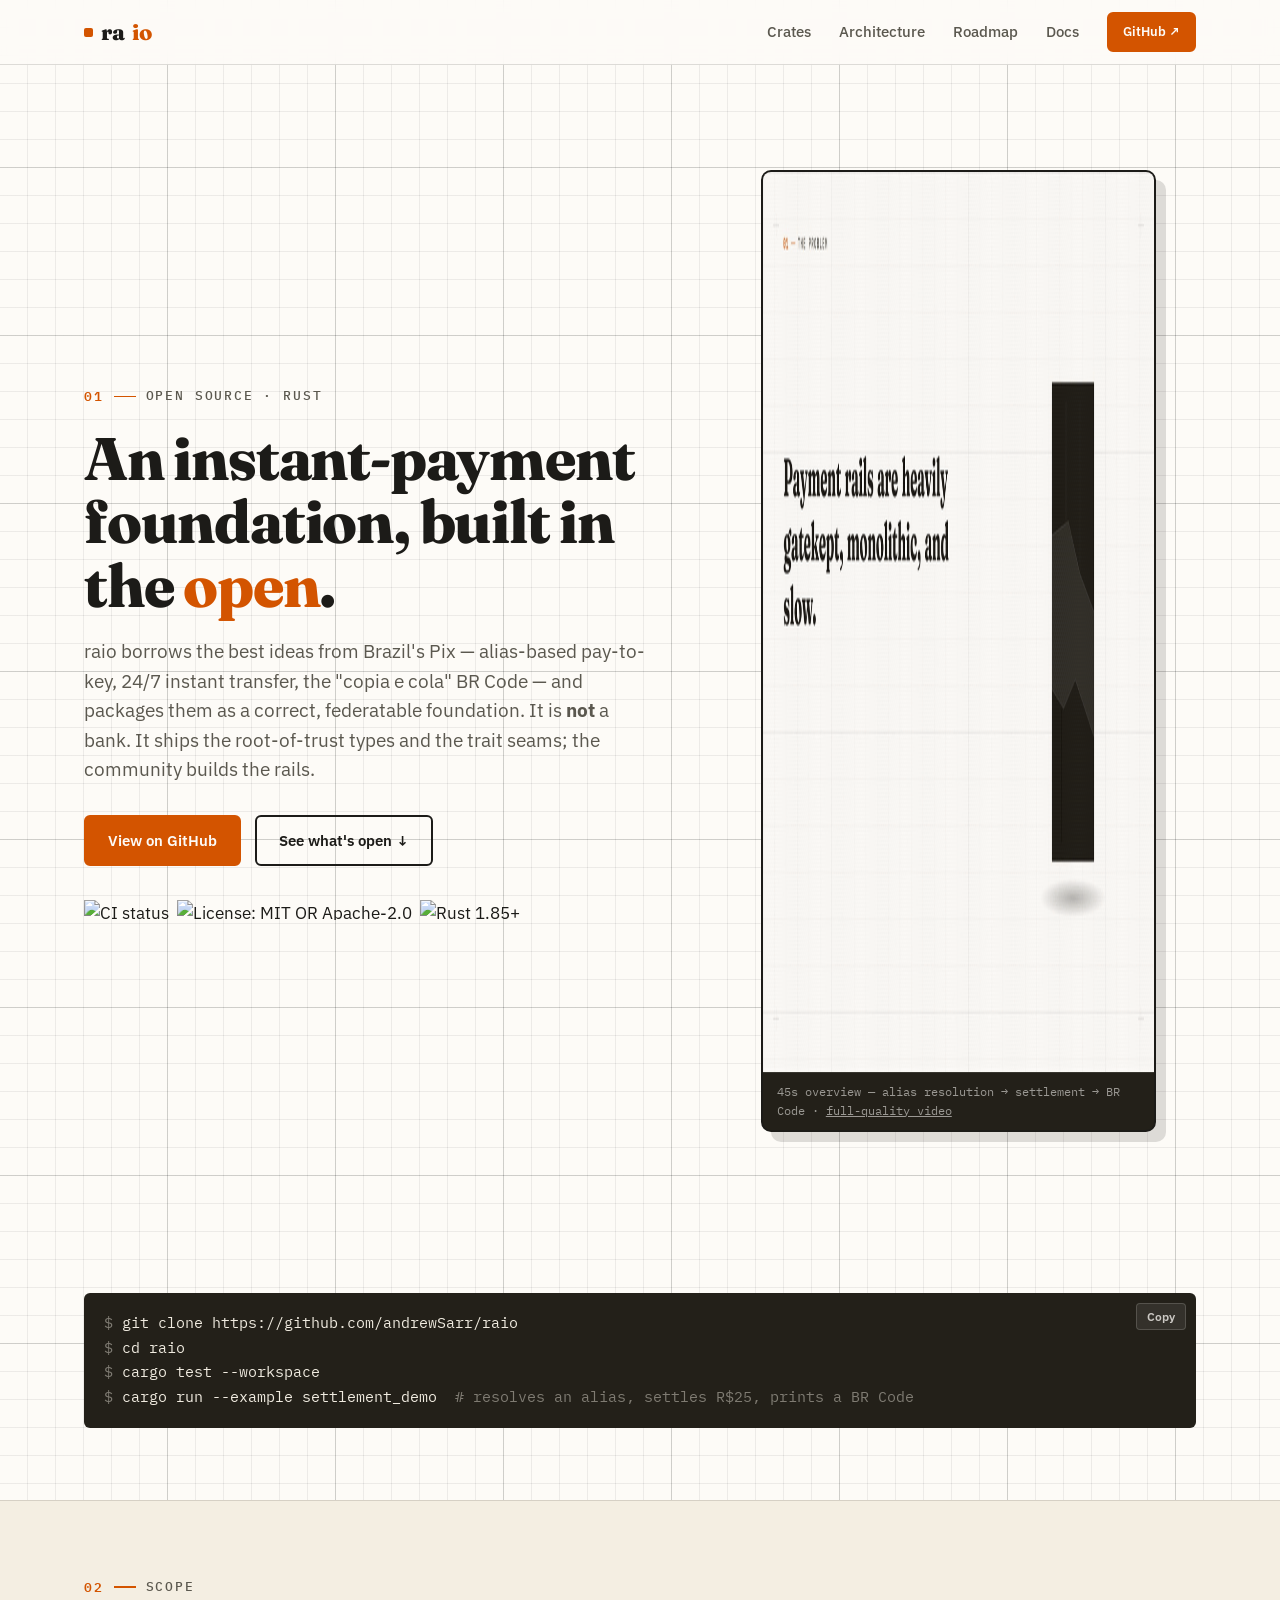
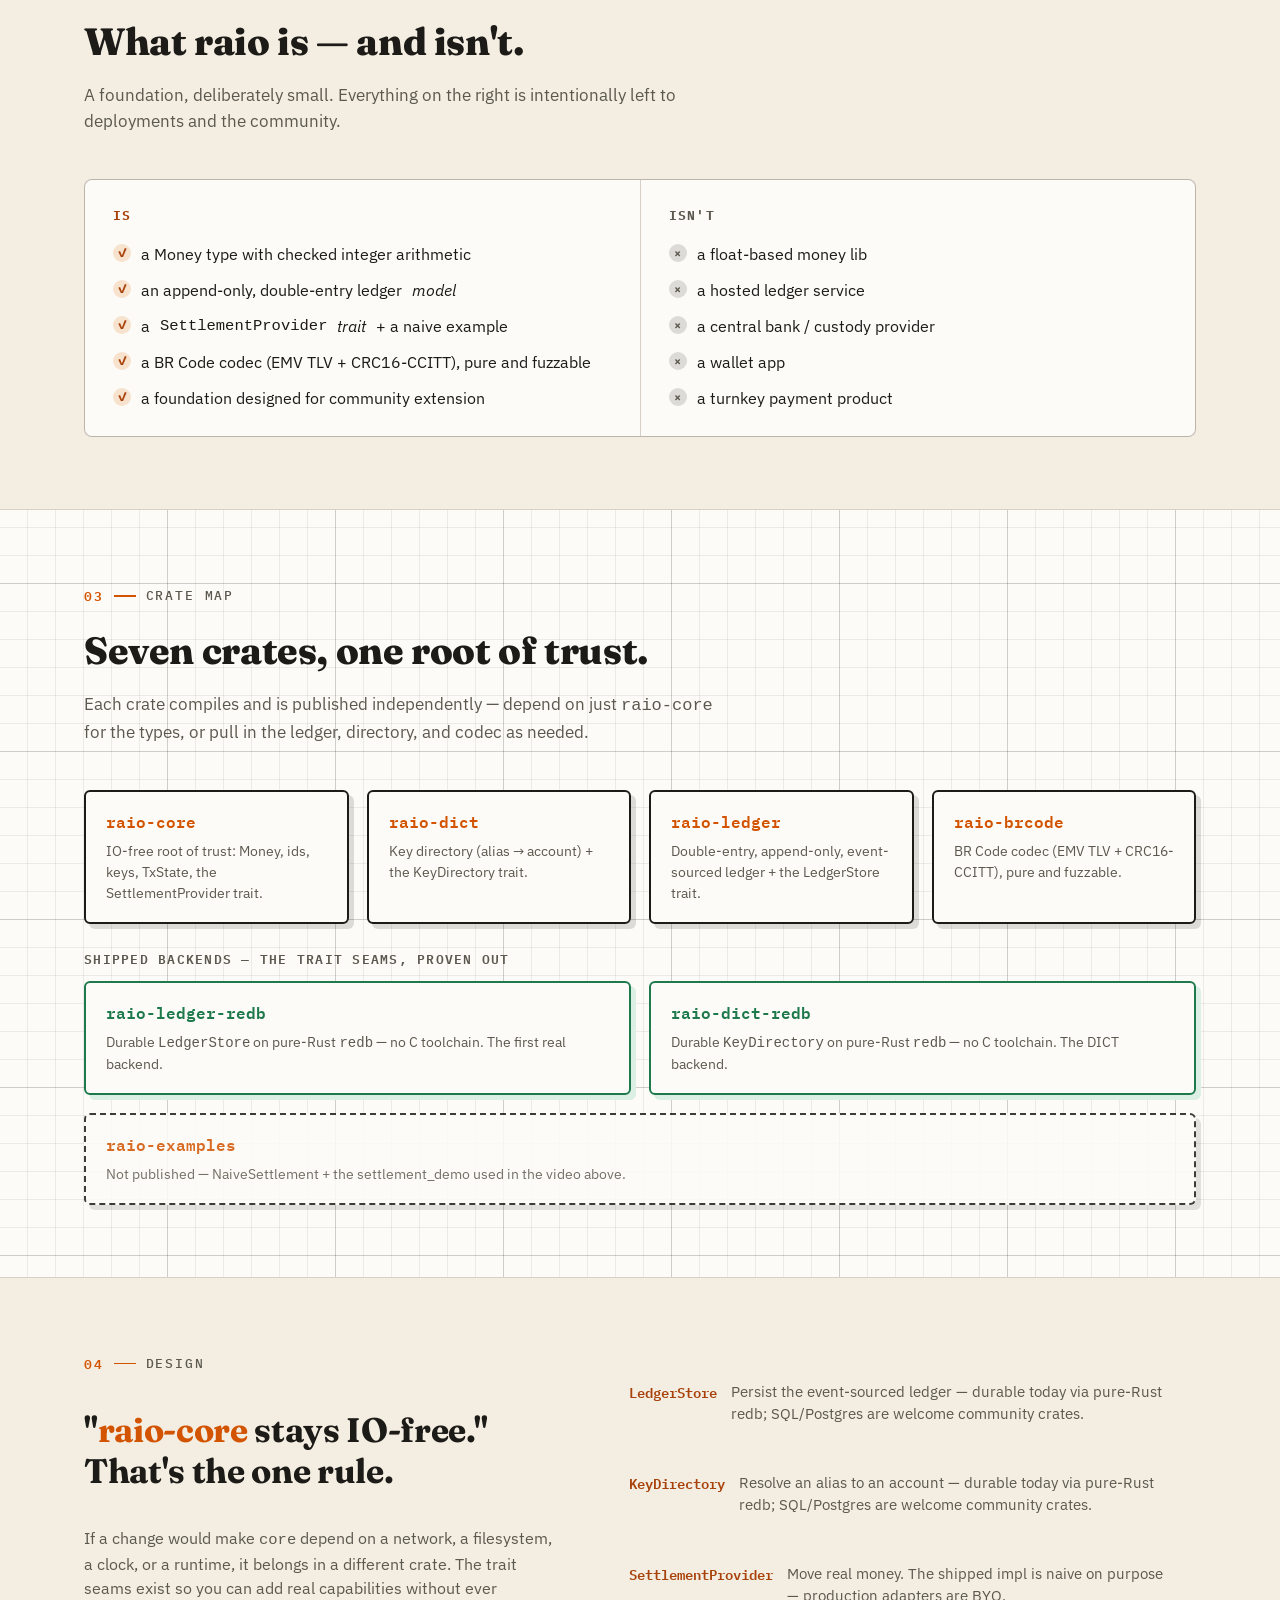
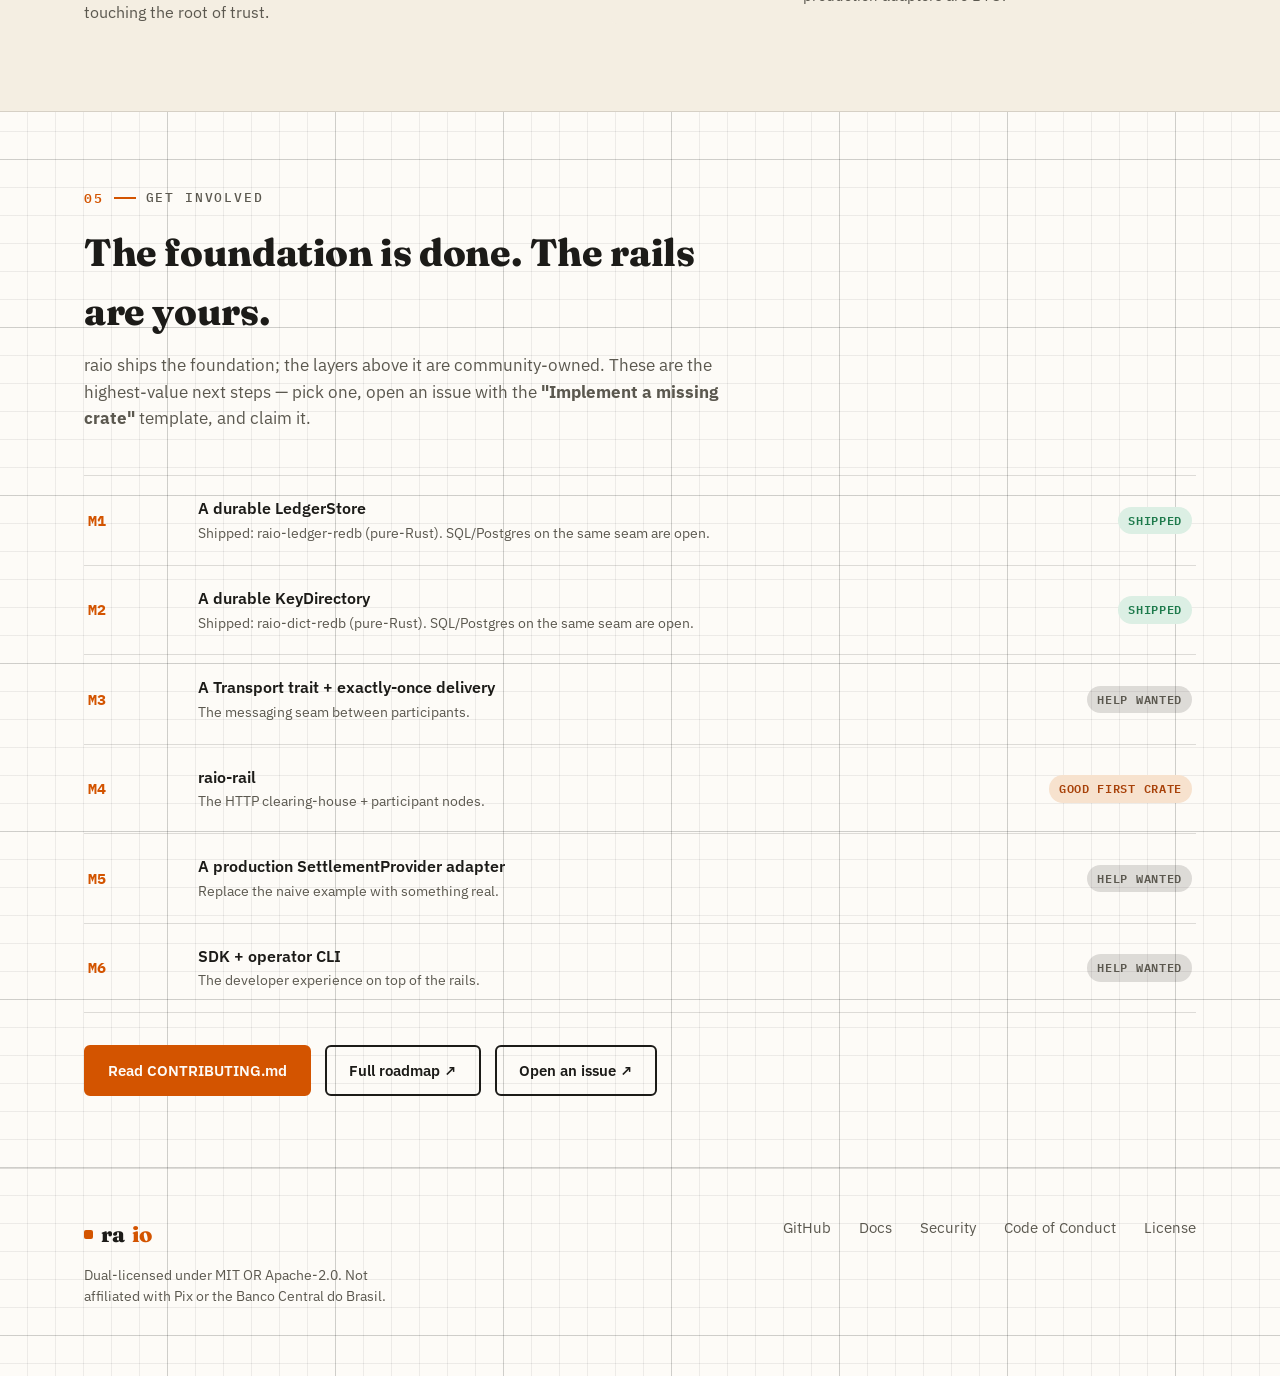
==== index.html @ 4667f8be "feat: raio landing page" ====
<!doctype html>
<html lang="en">
<head>
<meta charset="utf-8">
<meta name="viewport" content="width=device-width, initial-scale=1">
<title>raio — a Pix-inspired instant-payment foundation in Rust</title>
<meta name="description" content="raio is an open-source, IO-free instant-payment foundation in Rust: alias-based pay-to-key resolution, an event-sourced double-entry ledger, and an EMV BR Code codec — the root-of-trust layer for you to build on. Not a bank.">
<link rel="canonical" href="https://andrewsarr.github.io/raio-landing/">

<!-- Open Graph / Twitter card -->
<meta property="og:type" content="website">
<meta property="og:site_name" content="raio">
<meta property="og:title" content="raio — a Pix-inspired instant-payment foundation in Rust">
<meta property="og:description" content="IO-free root of trust, an event-sourced double-entry ledger, and an EMV BR Code codec, packaged as standalone crates. Not a bank — the foundation for you to build on.">
<meta property="og:image" content="https://andrewsarr.github.io/raio-landing/assets/img/og-image.jpg">
<meta property="og:image:width" content="1200">
<meta property="og:image:height" content="630">
<meta property="og:url" content="https://andrewsarr.github.io/raio-landing/">
<meta name="twitter:card" content="summary_large_image">
<meta name="twitter:title" content="raio — a Pix-inspired instant-payment foundation in Rust">
<meta name="twitter:description" content="IO-free root of trust, an event-sourced double-entry ledger, and an EMV BR Code codec, packaged as standalone crates.">
<meta name="twitter:image" content="https://andrewsarr.github.io/raio-landing/assets/img/og-image.jpg">

<link rel="icon" type="image/svg+xml" href="assets/img/favicon.svg">
<link rel="preconnect" href="https://fonts.googleapis.com">
<link rel="preconnect" href="https://fonts.gstatic.com" crossorigin>
<link href="https://fonts.googleapis.com/css2?family=Fraunces:opsz,wght@9..144,500;9..144,700;9..144,800&family=IBM+Plex+Mono:wght@400;500;600&family=IBM+Plex+Sans:wght@400;500;600;700&display=swap" rel="stylesheet">
<link rel="stylesheet" href="assets/css/style.css">
</head>
<body>

<nav class="nav">
  <div class="wrap">
    <a href="#" class="brand"><span class="dot"></span>ra<span class="io">io</span></a>
    <button class="nav-toggle" aria-label="Toggle navigation" aria-expanded="false"><span></span></button>
    <div class="nav-links">
      <a href="#crates">Crates</a>
      <a href="#architecture">Architecture</a>
      <a href="#roadmap">Roadmap</a>
      <a href="https://github.com/andrewSarr/raio/tree/main/docs/src" target="_blank" rel="noopener">Docs</a>
      <a class="btn btn-primary btn-sm" href="https://github.com/andrewSarr/raio" target="_blank" rel="noopener">GitHub &nearr;</a>
    </div>
  </div>
</nav>

<header class="hero">
  <div class="wrap hero-grid">
    <div>
      <span class="eyebrow"><span class="n">01</span><span class="rule"></span>Open source &middot; Rust</span>
      <h1>An instant-payment foundation, built in the <span class="accent">open</span>.</h1>
      <p class="lead">
        raio borrows the best ideas from Brazil's Pix — alias-based pay-to-key,
        24/7 instant transfer, the "copia e cola" BR Code — and packages them as
        a correct, federatable foundation. It is <strong>not</strong> a bank.
        It ships the root-of-trust types and the trait seams; the community
        builds the rails.
      </p>
      <div class="hero-ctas">
        <a class="btn btn-primary" href="https://github.com/andrewSarr/raio" target="_blank" rel="noopener">View on GitHub</a>
        <a class="btn btn-ghost" href="#roadmap">See what's open &darr;</a>
      </div>
      <div class="badges">
        <img src="https://github.com/andrewSarr/raio/actions/workflows/ci.yml/badge.svg" alt="CI status" loading="lazy">
        <img src="https://img.shields.io/badge/license-MIT%20OR%20Apache--2.0-blue.svg" alt="License: MIT OR Apache-2.0" loading="lazy">
        <img src="https://img.shields.io/badge/rust-1.85%2B-orange.svg" alt="Rust 1.85+" loading="lazy">
      </div>
    </div>

    <figure class="hero-visual reveal">
      <img src="assets/img/raio-promo.gif" width="1600" height="900" alt="raio resolving an email alias to a bank, settling a double-entry balance, and emitting a BR Code — end to end, from a single cargo run" loading="eager">
      <figcaption>45s overview &mdash; alias resolution &rarr; settlement &rarr; BR Code &middot; <a href="assets/img/raio-promo.mp4" style="color:inherit">full-quality video</a></figcaption>
    </figure>
  </div>
</header>

<section class="quickstart">
  <div class="wrap">
    <div class="codebox" id="quickstart-code">
      <button class="copy-btn" data-copy="#quickstart-code">Copy</button>
      <div><span class="muted">$</span> git clone https://github.com/andrewSarr/raio</div>
      <div><span class="muted">$</span> cd raio</div>
      <div><span class="muted">$</span> cargo test --workspace</div>
      <div><span class="muted">$</span> cargo run --example settlement_demo <span class="muted">&nbsp;# resolves an alias, settles R$25, prints a BR Code</span></div>
    </div>
  </div>
</section>

<section id="compare" class="alt">
  <div class="wrap">
    <div class="section-head reveal">
      <span class="eyebrow"><span class="n">02</span><span class="rule"></span>Scope</span>
      <h2>What raio is — and isn't.</h2>
      <p>A foundation, deliberately small. Everything on the right is intentionally
      left to deployments and the community.</p>
    </div>
    <div class="compare reveal">
      <div class="is">
        <h3>Is</h3>
        <ul>
          <li><span class="mark">&check;</span>a Money type with checked integer arithmetic</li>
          <li><span class="mark">&check;</span>an append-only, double-entry ledger <em>model</em></li>
          <li><span class="mark">&check;</span>a <code>SettlementProvider</code> <em>trait</em> + a naive example</li>
          <li><span class="mark">&check;</span>a BR Code codec (EMV TLV + CRC16-CCITT), pure and fuzzable</li>
          <li><span class="mark">&check;</span>a foundation designed for community extension</li>
        </ul>
      </div>
      <div class="isnt">
        <h3>Isn't</h3>
        <ul>
          <li><span class="mark">&times;</span>a float-based money lib</li>
          <li><span class="mark">&times;</span>a hosted ledger service</li>
          <li><span class="mark">&times;</span>a central bank / custody provider</li>
          <li><span class="mark">&times;</span>a wallet app</li>
          <li><span class="mark">&times;</span>a turnkey payment product</li>
        </ul>
      </div>
    </div>
  </div>
</section>

<section id="crates">
  <div class="wrap">
    <div class="section-head reveal">
      <span class="eyebrow"><span class="n">03</span><span class="rule"></span>Crate map</span>
      <h2>Seven crates, one root of trust.</h2>
      <p>Each crate compiles and is published independently — depend on just
      <code>raio-core</code> for the types, or pull in the ledger, directory,
      and codec as needed.</p>
    </div>
    <div class="crate-diagram reveal">
      <div class="crate-grid">
        <div class="crate-card">
          <div class="name">raio-core</div>
          <div class="desc">IO-free root of trust: Money, ids, keys, TxState, the SettlementProvider trait.</div>
        </div>
        <div class="crate-card">
          <div class="name">raio-dict</div>
          <div class="desc">Key directory (alias &rarr; account) + the KeyDirectory trait.</div>
        </div>
        <div class="crate-card">
          <div class="name">raio-ledger</div>
          <div class="desc">Double-entry, append-only, event-sourced ledger + the LedgerStore trait.</div>
        </div>
        <div class="crate-card">
          <div class="name">raio-brcode</div>
          <div class="desc">BR Code codec (EMV TLV + CRC16-CCITT), pure and fuzzable.</div>
        </div>
      </div>

      <div class="crate-subhead">Shipped backends &mdash; the trait seams, proven out</div>
      <div class="crate-grid" style="grid-template-columns: repeat(2, 1fr);">
        <div class="crate-card shipped">
          <div class="name">raio-ledger-redb</div>
          <div class="desc">Durable <code>LedgerStore</code> on pure-Rust <code>redb</code> &mdash; no C toolchain. The first real backend.</div>
        </div>
        <div class="crate-card shipped">
          <div class="name">raio-dict-redb</div>
          <div class="desc">Durable <code>KeyDirectory</code> on pure-Rust <code>redb</code> &mdash; no C toolchain. The DICT backend.</div>
        </div>
      </div>

      <div class="crate-grid" style="grid-template-columns: 1fr; margin-top: 18px;">
        <div class="crate-card examples">
          <div class="name">raio-examples</div>
          <div class="desc">Not published &mdash; NaiveSettlement + the settlement_demo used in the video above.</div>
        </div>
      </div>
    </div>
  </div>
</section>

<section id="architecture" class="alt">
  <div class="wrap rule-block">
    <div class="reveal">
      <span class="eyebrow"><span class="n">04</span><span class="rule"></span>Design</span>
      <p class="rule-quote">"<span class="rust">raio-core</span> stays IO-free." That's the one rule.</p>
      <p style="color: var(--ink-sub); font-size: 15.5px; margin-top: 16px;">
        If a change would make <code>core</code> depend on a network, a filesystem,
        a clock, or a runtime, it belongs in a different crate. The trait seams
        exist so you can add real capabilities without ever touching the root
        of trust.
      </p>
    </div>
    <div class="rule-seams reveal">
      <div class="seam">
        <code>LedgerStore</code>
        <p>Persist the event-sourced ledger — durable today via pure-Rust redb; SQL/Postgres are welcome community crates.</p>
      </div>
      <div class="seam">
        <code>KeyDirectory</code>
        <p>Resolve an alias to an account &mdash; durable today via pure-Rust redb; SQL/Postgres are welcome community crates.</p>
      </div>
      <div class="seam">
        <code>SettlementProvider</code>
        <p>Move real money. The shipped impl is naive on purpose — production adapters are BYO.</p>
      </div>
    </div>
  </div>
</section>

<section id="roadmap">
  <div class="wrap">
    <div class="section-head reveal">
      <span class="eyebrow"><span class="n">05</span><span class="rule"></span>Get involved</span>
      <h2>The foundation is done. The rails are yours.</h2>
      <p>raio ships the foundation; the layers above it are community-owned.
      These are the highest-value next steps — pick one, open an issue with the
      <strong>"Implement a missing crate"</strong> template, and claim it.</p>
    </div>

    <div class="roadmap-list reveal">
      <div class="roadmap-item">
        <span class="milestone">M1</span>
        <div>
          <div class="title">A durable LedgerStore</div>
          <div class="sub">Shipped: raio-ledger-redb (pure-Rust). SQL/Postgres on the same seam are open.</div>
        </div>
        <span class="pill shipped">Shipped</span>
      </div>
      <div class="roadmap-item">
        <span class="milestone">M2</span>
        <div>
          <div class="title">A durable KeyDirectory</div>
          <div class="sub">Shipped: raio-dict-redb (pure-Rust). SQL/Postgres on the same seam are open.</div>
        </div>
        <span class="pill shipped">Shipped</span>
      </div>
      <div class="roadmap-item">
        <span class="milestone">M3</span>
        <div>
          <div class="title">A Transport trait + exactly-once delivery</div>
          <div class="sub">The messaging seam between participants.</div>
        </div>
        <span class="pill wanted">Help wanted</span>
      </div>
      <div class="roadmap-item">
        <span class="milestone">M4</span>
        <div>
          <div class="title">raio-rail</div>
          <div class="sub">The HTTP clearing-house + participant nodes.</div>
        </div>
        <span class="pill good-first">Good first crate</span>
      </div>
      <div class="roadmap-item">
        <span class="milestone">M5</span>
        <div>
          <div class="title">A production SettlementProvider adapter</div>
          <div class="sub">Replace the naive example with something real.</div>
        </div>
        <span class="pill wanted">Help wanted</span>
      </div>
      <div class="roadmap-item">
        <span class="milestone">M6</span>
        <div>
          <div class="title">SDK + operator CLI</div>
          <div class="sub">The developer experience on top of the rails.</div>
        </div>
        <span class="pill wanted">Help wanted</span>
      </div>
    </div>

    <div class="roadmap-cta reveal">
      <a class="btn btn-primary" href="https://github.com/andrewSarr/raio/blob/main/CONTRIBUTING.md" target="_blank" rel="noopener">Read CONTRIBUTING.md</a>
      <a class="btn btn-ghost" href="https://github.com/andrewSarr/raio/blob/main/docs/src/roadmap.md" target="_blank" rel="noopener">Full roadmap &nearr;</a>
      <a class="btn btn-ghost" href="https://github.com/andrewSarr/raio/issues/new/choose" target="_blank" rel="noopener">Open an issue &nearr;</a>
    </div>
  </div>
</section>

<footer>
  <div class="wrap footer-grid">
    <div>
      <a href="#" class="brand"><span class="dot"></span>ra<span class="io">io</span></a>
      <p class="footer-note">
        Dual-licensed under MIT OR Apache-2.0. Not affiliated with Pix or the
        Banco Central do Brasil.
      </p>
    </div>
    <nav class="footer-links">
      <a href="https://github.com/andrewSarr/raio" target="_blank" rel="noopener">GitHub</a>
      <a href="https://github.com/andrewSarr/raio/tree/main/docs/src" target="_blank" rel="noopener">Docs</a>
      <a href="https://github.com/andrewSarr/raio/blob/main/SECURITY.md" target="_blank" rel="noopener">Security</a>
      <a href="https://github.com/andrewSarr/raio/blob/main/CODE_OF_CONDUCT.md" target="_blank" rel="noopener">Code of Conduct</a>
      <a href="https://github.com/andrewSarr/raio/blob/main/LICENSE-MIT" target="_blank" rel="noopener">License</a>
    </nav>
  </div>
</footer>

<script src="assets/js/main.js"></script>
</body>
</html>
---- assets/css/style.css ----
/* raio landing page — same visual system as the project's demo video:
   muted cream/blueprint canvas, bold editorial serif, rust-orange accent,
   monospace for anything technical. Plain CSS, no build step. */

:root {
  --cream: #fdfbf7;
  --cream-panel: #f4eee2;
  --ink: #1c1b18;
  --ink-sub: #5b584f;
  --grid: rgba(28, 27, 24, 0.07);
  --grid-strong: rgba(28, 27, 24, 0.14);
  --rust: #d35400;
  --rust-deep: #a8420a;
  --rust-tint: #f7e2ce;
  --charcoal: #232019;
  --success: #1e7a4c;
  --success-tint: #dcefe4;

  --serif: "Fraunces", ui-serif, Georgia, serif;
  --mono: "IBM Plex Mono", ui-monospace, "SF Mono", Consolas, monospace;
  --sans: "IBM Plex Sans", ui-sans-serif, system-ui, -apple-system, sans-serif;

  --maxw: 1160px;
  --radius: 6px;
}

* {
  box-sizing: border-box;
}

html {
  scroll-behavior: smooth;
}

body {
  margin: 0;
  background: var(--cream);
  color: var(--ink);
  font-family: var(--sans);
  font-size: 17px;
  line-height: 1.55;
  -webkit-font-smoothing: antialiased;
}

/* blueprint grid canvas, same recipe as the video background */
body {
  background-image:
    linear-gradient(var(--grid) 1px, transparent 1px),
    linear-gradient(90deg, var(--grid) 1px, transparent 1px),
    linear-gradient(var(--grid-strong) 1px, transparent 1px),
    linear-gradient(90deg, var(--grid-strong) 1px, transparent 1px);
  background-size:
    28px 28px,
    28px 28px,
    168px 168px,
    168px 168px;
  background-position: -1px -1px;
}

img {
  max-width: 100%;
  display: block;
}

a {
  color: inherit;
}

.wrap {
  max-width: var(--maxw);
  margin: 0 auto;
  padding: 0 24px;
}

.eyebrow {
  display: inline-flex;
  align-items: center;
  gap: 10px;
  font-family: var(--mono);
  font-size: 13px;
  font-weight: 500;
  letter-spacing: 0.14em;
  text-transform: uppercase;
  color: var(--ink-sub);
}

.eyebrow .n {
  color: var(--rust);
  font-weight: 600;
}

.eyebrow .rule {
  width: 22px;
  height: 1.5px;
  background: var(--rust);
  display: inline-block;
}

/* ---------- nav ---------- */

.nav {
  position: sticky;
  top: 0;
  z-index: 50;
  background: rgba(253, 251, 247, 0.86);
  backdrop-filter: blur(8px);
  border-bottom: 1px solid var(--grid-strong);
}

.nav .wrap {
  display: flex;
  align-items: center;
  justify-content: space-between;
  height: 64px;
}

.brand {
  display: flex;
  align-items: center;
  gap: 8px;
  font-family: var(--serif);
  font-weight: 800;
  font-size: 22px;
  letter-spacing: -0.02em;
  text-decoration: none;
  color: var(--ink);
}

.brand .dot {
  width: 9px;
  height: 9px;
  background: var(--rust);
  border-radius: 2px;
}

.brand .io {
  color: var(--rust);
}

.nav-links {
  display: flex;
  align-items: center;
  gap: 28px;
  font-size: 15px;
  font-weight: 500;
}

.nav-links a:not(.btn) {
  text-decoration: none;
  color: var(--ink-sub);
  transition: color 0.15s ease;
}

.nav-links a:not(.btn):hover {
  color: var(--ink);
}

.nav-toggle {
  display: none;
  background: none;
  border: none;
  cursor: pointer;
  padding: 8px;
}

.nav-toggle span,
.nav-toggle span::before,
.nav-toggle span::after {
  content: "";
  display: block;
  width: 22px;
  height: 2px;
  background: var(--ink);
  position: relative;
  transition: transform 0.2s ease;
}

.nav-toggle span::before {
  position: absolute;
  top: -7px;
}

.nav-toggle span::after {
  position: absolute;
  top: 7px;
}

/* ---------- buttons ---------- */

.btn {
  display: inline-flex;
  align-items: center;
  gap: 8px;
  padding: 12px 22px;
  border-radius: var(--radius);
  font-family: var(--sans);
  font-weight: 600;
  font-size: 15px;
  text-decoration: none;
  border: 2px solid var(--ink);
  cursor: pointer;
  transition:
    transform 0.12s ease,
    background 0.15s ease;
}

.btn:hover {
  transform: translateY(-1px);
}

.btn-primary {
  background: var(--rust);
  border-color: var(--rust);
  color: var(--cream);
}

.btn-primary:hover {
  background: var(--rust-deep);
  border-color: var(--rust-deep);
}

.btn-ghost {
  background: transparent;
  color: var(--ink);
}

.btn-ghost:hover {
  background: var(--cream-panel);
}

.btn-sm {
  padding: 8px 14px;
  font-size: 13px;
}

/* ---------- hero ---------- */

.hero {
  padding: 88px 0 64px;
}

.hero-grid {
  display: grid;
  grid-template-columns: 1.1fr 0.9fr;
  gap: 56px;
  align-items: center;
}

.hero h1 {
  font-family: var(--serif);
  font-weight: 800;
  font-size: clamp(38px, 5vw, 60px);
  line-height: 1.06;
  letter-spacing: -0.02em;
  margin: 18px 0 20px;
}

.hero h1 .accent {
  color: var(--rust);
}

.hero p.lead {
  font-size: 19px;
  color: var(--ink-sub);
  max-width: 52ch;
  margin: 0 0 30px;
}

.hero-ctas {
  display: flex;
  gap: 14px;
  flex-wrap: wrap;
  margin-bottom: 34px;
}

.badges {
  display: flex;
  gap: 8px;
  flex-wrap: wrap;
}

.badges img {
  height: 20px;
}

.hero-visual {
  border: 2px solid var(--ink);
  border-radius: 10px;
  overflow: hidden;
  box-shadow: 10px 10px 0 var(--grid-strong);
  background: var(--charcoal);
}

.hero-visual img {
  width: 100%;
  display: block;
}

.hero-visual figcaption {
  font-family: var(--mono);
  font-size: 12px;
  color: rgba(253, 251, 247, 0.55);
  padding: 10px 14px;
  border-top: 1px solid rgba(253, 251, 247, 0.1);
}

/* ---------- quickstart ---------- */

.quickstart {
  margin-top: 8px;
}

.codebox {
  position: relative;
  background: var(--charcoal);
  border-radius: var(--radius);
  padding: 18px 20px;
  font-family: var(--mono);
  font-size: 14.5px;
  color: #f0ebe0;
  line-height: 1.7;
  overflow-x: auto;
}

.codebox .muted {
  color: rgba(240, 235, 224, 0.45);
}

.codebox .rust-hl {
  color: #f0a868;
}

.copy-btn {
  position: absolute;
  top: 10px;
  right: 10px;
  background: rgba(253, 251, 247, 0.08);
  border: 1px solid rgba(253, 251, 247, 0.16);
  color: rgba(253, 251, 247, 0.75);
  font-family: var(--sans);
  font-size: 12px;
  font-weight: 600;
  padding: 5px 10px;
  border-radius: 4px;
  cursor: pointer;
}

.copy-btn:hover {
  background: rgba(253, 251, 247, 0.14);
}

/* ---------- sections ---------- */

section {
  padding: 72px 0;
}

section.alt {
  background: var(--cream-panel);
  border-top: 1px solid var(--grid-strong);
  border-bottom: 1px solid var(--grid-strong);
}

.section-head {
  max-width: 640px;
  margin-bottom: 44px;
}

.section-head h2 {
  font-family: var(--serif);
  font-weight: 800;
  font-size: clamp(28px, 3.4vw, 38px);
  letter-spacing: -0.01em;
  margin: 14px 0 10px;
}

.section-head p {
  color: var(--ink-sub);
  font-size: 17px;
  margin: 0;
}

/* ---------- is/isn't table ---------- */

.compare {
  display: grid;
  grid-template-columns: 1fr 1fr;
  gap: 1px;
  background: var(--grid-strong);
  border: 1px solid var(--grid-strong);
  border-radius: 8px;
  overflow: hidden;
}

.compare > div {
  background: var(--cream);
  padding: 26px 28px;
}

.compare h3 {
  font-family: var(--mono);
  font-size: 13px;
  letter-spacing: 0.1em;
  text-transform: uppercase;
  margin: 0 0 16px;
}

.compare .is h3 {
  color: var(--rust-deep);
}

.compare .isnt h3 {
  color: var(--ink-sub);
}

.compare ul {
  list-style: none;
  margin: 0;
  padding: 0;
  display: flex;
  flex-direction: column;
  gap: 12px;
}

.compare li {
  display: flex;
  gap: 10px;
  font-size: 15.5px;
  align-items: flex-start;
}

.compare .mark {
  flex: 0 0 auto;
  width: 18px;
  height: 18px;
  border-radius: 50%;
  display: flex;
  align-items: center;
  justify-content: center;
  font-size: 12px;
  font-weight: 800;
  margin-top: 2px;
}

.compare .is .mark {
  background: var(--rust-tint);
  color: var(--rust-deep);
}

.compare .isnt .mark {
  background: var(--grid-strong);
  color: var(--ink-sub);
}

/* ---------- crate diagram ---------- */

.crate-diagram {
  position: relative;
}

.crate-core {
  width: 100%;
  max-width: 560px;
  margin: 0 auto 8px;
  display: block;
}

.crate-grid {
  display: grid;
  grid-template-columns: repeat(4, 1fr);
  gap: 18px;
  margin-top: 8px;
}

.crate-card {
  background: var(--cream);
  border: 2px solid var(--ink);
  border-radius: 6px;
  padding: 18px 20px;
  box-shadow: 5px 5px 0 var(--grid-strong);
}

.crate-card .name {
  font-family: var(--mono);
  font-weight: 600;
  font-size: 16px;
  color: var(--rust);
  margin-bottom: 6px;
}

.crate-card .desc {
  font-size: 14px;
  color: var(--ink-sub);
  line-height: 1.5;
}

.crate-card.examples {
  border-style: dashed;
  opacity: 0.85;
}

/* ---------- the one rule ---------- */

.rule-block {
  display: grid;
  grid-template-columns: 0.9fr 1.1fr;
  gap: 48px;
  align-items: center;
}

.rule-quote {
  font-family: var(--serif);
  font-weight: 700;
  font-size: clamp(26px, 3vw, 34px);
  line-height: 1.2;
  letter-spacing: -0.01em;
}

.rule-quote .rust {
  color: var(--rust);
}

.rule-seams {
  display: flex;
  flex-direction: column;
  gap: 14px;
}

.seam {
  display: flex;
  gap: 14px;
  align-items: flex-start;
  padding: 16px 18px;
  background: var(--cream-panel);
  border-radius: 6px;
}

.seam code {
  font-family: var(--mono);
  font-weight: 600;
  font-size: 14px;
  color: var(--rust-deep);
  white-space: nowrap;
}

.seam p {
  margin: 0;
  font-size: 14.5px;
  color: var(--ink-sub);
}

/* ---------- roadmap ---------- */

.roadmap-list {
  display: flex;
  flex-direction: column;
  border-top: 1px solid var(--grid-strong);
}

.roadmap-item {
  display: grid;
  grid-template-columns: 90px 1fr auto;
  gap: 20px;
  align-items: center;
  padding: 20px 4px;
  border-bottom: 1px solid var(--grid-strong);
}

.roadmap-item .milestone {
  font-family: var(--mono);
  font-weight: 700;
  font-size: 15px;
  color: var(--rust);
}

.roadmap-item .title {
  font-weight: 600;
  font-size: 16px;
}

.roadmap-item .sub {
  font-size: 14px;
  color: var(--ink-sub);
  margin-top: 2px;
}

.pill {
  font-family: var(--mono);
  font-size: 11.5px;
  font-weight: 600;
  letter-spacing: 0.06em;
  text-transform: uppercase;
  padding: 5px 10px;
  border-radius: 20px;
  white-space: nowrap;
}

.pill.good-first {
  background: var(--rust-tint);
  color: var(--rust-deep);
}

.pill.shipped {
  background: var(--rust-tint);
  color: var(--rust-deep);
}

.pill.wanted {
  background: var(--grid-strong);
  color: var(--ink-sub);
}

.pill.shipped {
  background: var(--success-tint);
  color: var(--success);
}

.crate-card.shipped {
  border-color: var(--success);
  box-shadow: 5px 5px 0 var(--success-tint);
}

.crate-card.shipped .name {
  color: var(--success);
}

.crate-subhead {
  font-family: var(--mono);
  font-size: 12.5px;
  font-weight: 600;
  letter-spacing: 0.1em;
  text-transform: uppercase;
  color: var(--ink-sub);
  margin: 26px 0 12px;
}

.roadmap-cta {
  margin-top: 32px;
  display: flex;
  gap: 14px;
  align-items: center;
  flex-wrap: wrap;
}

/* ---------- footer ---------- */

footer {
  padding: 48px 0 60px;
  border-top: 1px solid var(--grid-strong);
}

.footer-grid {
  display: flex;
  justify-content: space-between;
  align-items: flex-start;
  gap: 32px;
  flex-wrap: wrap;
}

.footer-links {
  display: flex;
  gap: 28px;
  flex-wrap: wrap;
  font-size: 14.5px;
}

.footer-links a {
  text-decoration: none;
  color: var(--ink-sub);
}

.footer-links a:hover {
  color: var(--ink);
}

.footer-note {
  font-size: 13.5px;
  color: var(--ink-sub);
  max-width: 40ch;
}

/* ---------- reveal-on-scroll ---------- */

.reveal {
  opacity: 0;
  translate: 0 16px;
  transition:
    opacity 0.5s ease,
    translate 0.5s ease;
}

.reveal.in {
  opacity: 1;
  translate: 0 0;
}

/* ---------- responsive ---------- */

@media (max-width: 860px) {
  .hero-grid {
    grid-template-columns: 1fr;
  }

  .rule-block {
    grid-template-columns: 1fr;
  }

  .crate-grid {
    grid-template-columns: repeat(2, 1fr);
  }

  .compare {
    grid-template-columns: 1fr;
  }
}

@media (max-width: 640px) {
  .nav-links {
    position: absolute;
    top: 64px;
    left: 0;
    right: 0;
    background: var(--cream);
    border-bottom: 1px solid var(--grid-strong);
    flex-direction: column;
    align-items: flex-start;
    padding: 18px 24px 24px;
    gap: 16px;
    display: none;
  }

  .nav-links.open {
    display: flex;
  }

  .nav-toggle {
    display: block;
  }

  .crate-grid {
    grid-template-columns: 1fr;
  }

  .roadmap-item {
    grid-template-columns: 1fr;
    gap: 6px;
  }

  .roadmap-item .pill {
    justify-self: start;
  }

  section {
    padding: 52px 0;
  }
}

@media (prefers-reduced-motion: reduce) {
  html {
    scroll-behavior: auto;
  }

  .reveal {
    transition: none;
    opacity: 1;
    translate: 0 0;
  }
}
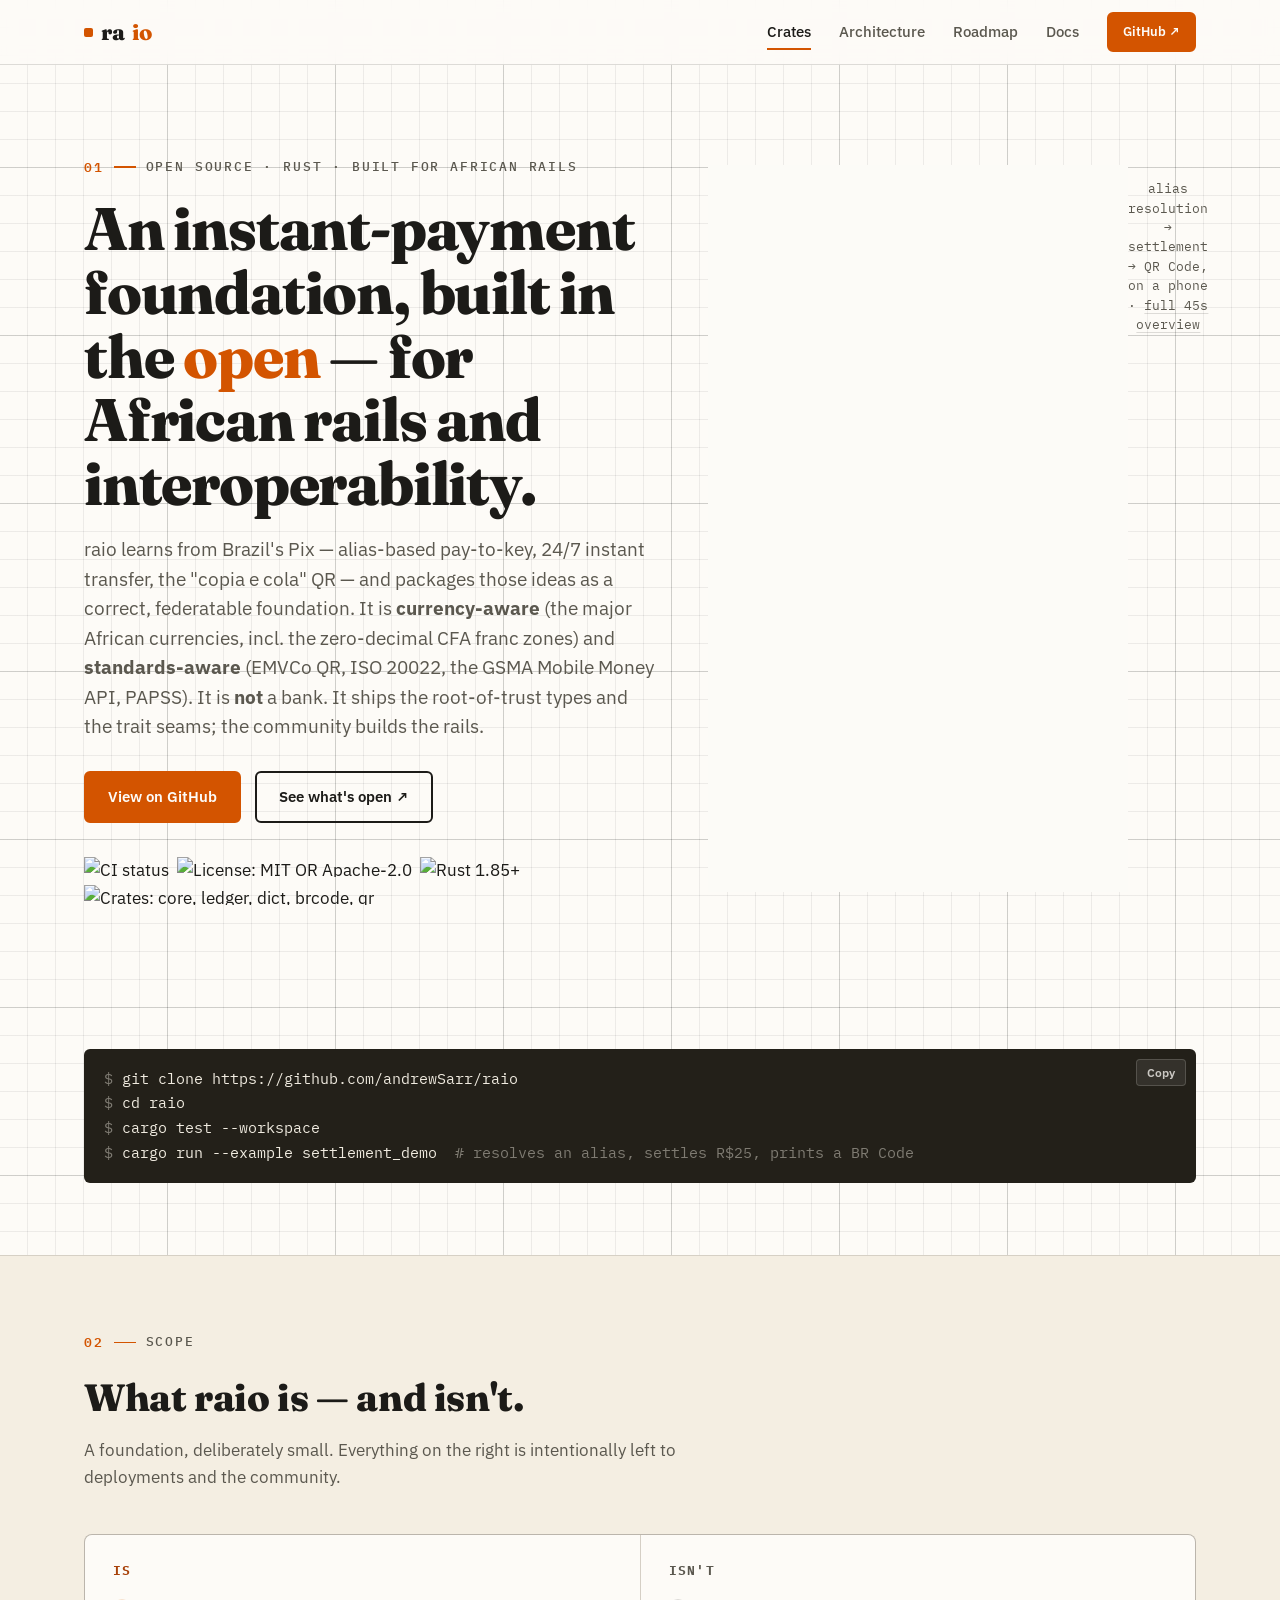
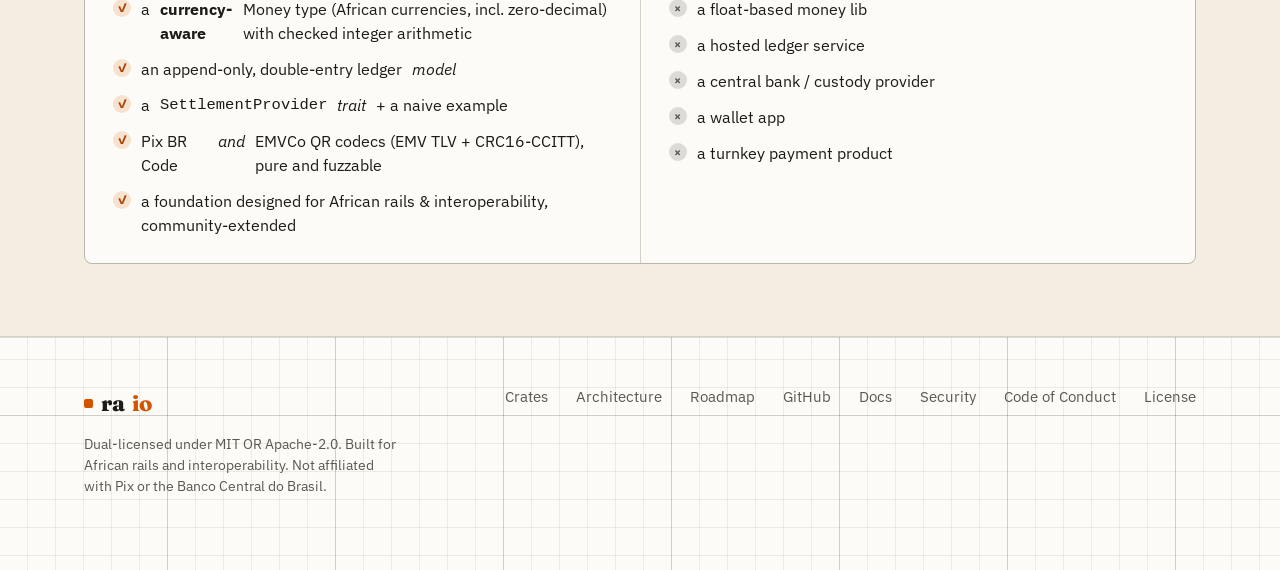
==== commit 7f477e91: "feat: multi-page nav, phone demo hero, responsive right-side nav, refreshed content Navigation is no" ====
--- a/index.html
+++ b/index.html
@@ -3,22 +3,22 @@
 <head>
 <meta charset="utf-8">
 <meta name="viewport" content="width=device-width, initial-scale=1">
-<title>raio — a Pix-inspired instant-payment foundation in Rust</title>
-<meta name="description" content="raio is an open-source, IO-free instant-payment foundation in Rust: alias-based pay-to-key resolution, an event-sourced double-entry ledger, and an EMV BR Code codec — the root-of-trust layer for you to build on. Not a bank.">
+<title>raio — a Pix-inspired instant-payment foundation for African rails</title>
+<meta name="description" content="raio is an open-source, IO-free instant-payment foundation in Rust, built for African rails and interoperability: alias-based pay-to-key resolution, an event-sourced double-entry ledger, and EMVCo/Pix QR codecs — the root-of-trust layer for you to build on. Not a bank.">
 <link rel="canonical" href="https://andrewsarr.github.io/raio-landing/">
 
 <!-- Open Graph / Twitter card -->
 <meta property="og:type" content="website">
 <meta property="og:site_name" content="raio">
-<meta property="og:title" content="raio — a Pix-inspired instant-payment foundation in Rust">
-<meta property="og:description" content="IO-free root of trust, an event-sourced double-entry ledger, and an EMV BR Code codec, packaged as standalone crates. Not a bank — the foundation for you to build on.">
+<meta property="og:title" content="raio — a Pix-inspired instant-payment foundation for African rails">
+<meta property="og:description" content="IO-free root of trust, an event-sourced double-entry ledger, and Pix + EMVCo QR codecs, packaged as standalone crates. Currency-aware and interoperable. Not a bank — the foundation for you to build on.">
 <meta property="og:image" content="https://andrewsarr.github.io/raio-landing/assets/img/og-image.jpg">
 <meta property="og:image:width" content="1200">
 <meta property="og:image:height" content="630">
 <meta property="og:url" content="https://andrewsarr.github.io/raio-landing/">
 <meta name="twitter:card" content="summary_large_image">
-<meta name="twitter:title" content="raio — a Pix-inspired instant-payment foundation in Rust">
-<meta name="twitter:description" content="IO-free root of trust, an event-sourced double-entry ledger, and an EMV BR Code codec, packaged as standalone crates.">
+<meta name="twitter:title" content="raio — a Pix-inspired instant-payment foundation for African rails">
+<meta name="twitter:description" content="IO-free root of trust, an event-sourced double-entry ledger, and Pix + EMVCo QR codecs, packaged as standalone crates. Currency-aware and interoperable.">
 <meta name="twitter:image" content="https://andrewsarr.github.io/raio-landing/assets/img/og-image.jpg">
 
 <link rel="icon" type="image/svg+xml" href="assets/img/favicon.svg">
@@ -31,44 +31,53 @@
 
 <nav class="nav">
   <div class="wrap">
-    <a href="#" class="brand"><span class="dot"></span>ra<span class="io">io</span></a>
-    <button class="nav-toggle" aria-label="Toggle navigation" aria-expanded="false"><span></span></button>
-    <div class="nav-links">
-      <a href="#crates">Crates</a>
-      <a href="#architecture">Architecture</a>
-      <a href="#roadmap">Roadmap</a>
+    <a href="index.html" class="brand"><span class="dot"></span>ra<span class="io">io</span></a>
+    <button class="nav-toggle" aria-label="Toggle navigation" aria-expanded="false" aria-controls="nav-links"><span></span></button>
+    <div class="nav-links" id="nav-links">
+      <a href="crates.html" aria-current="page">Crates</a>
+      <a href="architecture.html">Architecture</a>
+      <a href="roadmap.html">Roadmap</a>
       <a href="https://github.com/andrewSarr/raio/tree/main/docs/src" target="_blank" rel="noopener">Docs</a>
       <a class="btn btn-primary btn-sm" href="https://github.com/andrewSarr/raio" target="_blank" rel="noopener">GitHub &nearr;</a>
     </div>
   </div>
 </nav>
+<div class="nav-backdrop" data-nav-backdrop hidden></div>
 
 <header class="hero">
   <div class="wrap hero-grid">
     <div>
-      <span class="eyebrow"><span class="n">01</span><span class="rule"></span>Open source &middot; Rust</span>
-      <h1>An instant-payment foundation, built in the <span class="accent">open</span>.</h1>
+      <span class="eyebrow"><span class="n">01</span><span class="rule"></span>Open source &middot; Rust &middot; built for African rails</span>
+      <h1>An instant-payment foundation, built in the <span class="accent">open</span> — for African rails and interoperability.</h1>
       <p class="lead">
-        raio borrows the best ideas from Brazil's Pix — alias-based pay-to-key,
-        24/7 instant transfer, the "copia e cola" BR Code — and packages them as
-        a correct, federatable foundation. It is <strong>not</strong> a bank.
-        It ships the root-of-trust types and the trait seams; the community
-        builds the rails.
+        raio learns from Brazil's Pix — alias-based pay-to-key, 24/7 instant
+        transfer, the "copia e cola" QR — and packages those ideas as a correct,
+        federatable foundation. It is <strong>currency-aware</strong> (the major
+        African currencies, incl. the zero-decimal CFA franc zones) and
+        <strong>standards-aware</strong> (EMVCo QR, ISO 20022, the GSMA Mobile
+        Money API, PAPSS). It is <strong>not</strong> a bank. It ships the
+        root-of-trust types and the trait seams; the community builds the rails.
       </p>
       <div class="hero-ctas">
         <a class="btn btn-primary" href="https://github.com/andrewSarr/raio" target="_blank" rel="noopener">View on GitHub</a>
-        <a class="btn btn-ghost" href="#roadmap">See what's open &darr;</a>
+        <a class="btn btn-ghost" href="roadmap.html">See what's open &nearr;</a>
       </div>
       <div class="badges">
         <img src="https://github.com/andrewSarr/raio/actions/workflows/ci.yml/badge.svg" alt="CI status" loading="lazy">
         <img src="https://img.shields.io/badge/license-MIT%20OR%20Apache--2.0-blue.svg" alt="License: MIT OR Apache-2.0" loading="lazy">
         <img src="https://img.shields.io/badge/rust-1.85%2B-orange.svg" alt="Rust 1.85+" loading="lazy">
+        <img src="https://img.shields.io/badge/crates-core%20%7C%20ledger%20%7C%20dict%20%7C%20brcode%20%7C%20qr-9cf" alt="Crates: core, ledger, dict, brcode, qr" loading="lazy">
       </div>
     </div>
 
-    <figure class="hero-visual reveal">
-      <img src="assets/img/raio-promo.gif" width="1600" height="900" alt="raio resolving an email alias to a bank, settling a double-entry balance, and emitting a BR Code — end to end, from a single cargo run" loading="eager">
-      <figcaption>45s overview &mdash; alias resolution &rarr; settlement &rarr; BR Code &middot; <a href="assets/img/raio-promo.mp4" style="color:inherit">full-quality video</a></figcaption>
+    <figure class="hero-phone reveal">
+      <video autoplay muted loop playsinline preload="auto" poster="assets/img/phone-hero.jpg"
+             width="520" height="900"
+             aria-label="raio resolving an email alias, settling a double-entry balance, and emitting a QR Code — on a phone">
+        <source src="assets/img/phone-hero.mp4" type="video/mp4">
+        <img src="assets/img/phone-hero.jpg" width="520" height="900" alt="raio phone demo: alias resolution, settlement, QR Code">
+      </video>
+      <figcaption>alias resolution &rarr; settlement &rarr; QR Code, on a phone &middot; <a href="assets/img/raio-promo.mp4" style="color:inherit">full 45s overview</a></figcaption>
     </figure>
   </div>
 </header>
@@ -97,11 +106,11 @@
       <div class="is">
         <h3>Is</h3>
         <ul>
-          <li><span class="mark">&check;</span>a Money type with checked integer arithmetic</li>
+          <li><span class="mark">&check;</span>a <strong>currency-aware</strong> Money type (African currencies, incl. zero-decimal) with checked integer arithmetic</li>
           <li><span class="mark">&check;</span>an append-only, double-entry ledger <em>model</em></li>
           <li><span class="mark">&check;</span>a <code>SettlementProvider</code> <em>trait</em> + a naive example</li>
-          <li><span class="mark">&check;</span>a BR Code codec (EMV TLV + CRC16-CCITT), pure and fuzzable</li>
-          <li><span class="mark">&check;</span>a foundation designed for community extension</li>
+          <li><span class="mark">&check;</span>Pix BR Code <em>and</em> EMVCo QR codecs (EMV TLV + CRC16-CCITT), pure and fuzzable</li>
+          <li><span class="mark">&check;</span>a foundation designed for African rails &amp; interoperability, community-extended</li>
         </ul>
       </div>
       <div class="isnt">
@@ -118,165 +127,19 @@
   </div>
 </section>
 
-<section id="crates">
-  <div class="wrap">
-    <div class="section-head reveal">
-      <span class="eyebrow"><span class="n">03</span><span class="rule"></span>Crate map</span>
-      <h2>Seven crates, one root of trust.</h2>
-      <p>Each crate compiles and is published independently — depend on just
-      <code>raio-core</code> for the types, or pull in the ledger, directory,
-      and codec as needed.</p>
-    </div>
-    <div class="crate-diagram reveal">
-      <div class="crate-grid">
-        <div class="crate-card">
-          <div class="name">raio-core</div>
-          <div class="desc">IO-free root of trust: Money, ids, keys, TxState, the SettlementProvider trait.</div>
-        </div>
-        <div class="crate-card">
-          <div class="name">raio-dict</div>
-          <div class="desc">Key directory (alias &rarr; account) + the KeyDirectory trait.</div>
-        </div>
-        <div class="crate-card">
-          <div class="name">raio-ledger</div>
-          <div class="desc">Double-entry, append-only, event-sourced ledger + the LedgerStore trait.</div>
-        </div>
-        <div class="crate-card">
-          <div class="name">raio-brcode</div>
-          <div class="desc">BR Code codec (EMV TLV + CRC16-CCITT), pure and fuzzable.</div>
-        </div>
-      </div>
-
-      <div class="crate-subhead">Shipped backends &mdash; the trait seams, proven out</div>
-      <div class="crate-grid" style="grid-template-columns: repeat(2, 1fr);">
-        <div class="crate-card shipped">
-          <div class="name">raio-ledger-redb</div>
-          <div class="desc">Durable <code>LedgerStore</code> on pure-Rust <code>redb</code> &mdash; no C toolchain. The first real backend.</div>
-        </div>
-        <div class="crate-card shipped">
-          <div class="name">raio-dict-redb</div>
-          <div class="desc">Durable <code>KeyDirectory</code> on pure-Rust <code>redb</code> &mdash; no C toolchain. The DICT backend.</div>
-        </div>
-      </div>
-
-      <div class="crate-grid" style="grid-template-columns: 1fr; margin-top: 18px;">
-        <div class="crate-card examples">
-          <div class="name">raio-examples</div>
-          <div class="desc">Not published &mdash; NaiveSettlement + the settlement_demo used in the video above.</div>
-        </div>
-      </div>
-    </div>
-  </div>
-</section>
-
-<section id="architecture" class="alt">
-  <div class="wrap rule-block">
-    <div class="reveal">
-      <span class="eyebrow"><span class="n">04</span><span class="rule"></span>Design</span>
-      <p class="rule-quote">"<span class="rust">raio-core</span> stays IO-free." That's the one rule.</p>
-      <p style="color: var(--ink-sub); font-size: 15.5px; margin-top: 16px;">
-        If a change would make <code>core</code> depend on a network, a filesystem,
-        a clock, or a runtime, it belongs in a different crate. The trait seams
-        exist so you can add real capabilities without ever touching the root
-        of trust.
-      </p>
-    </div>
-    <div class="rule-seams reveal">
-      <div class="seam">
-        <code>LedgerStore</code>
-        <p>Persist the event-sourced ledger — durable today via pure-Rust redb; SQL/Postgres are welcome community crates.</p>
-      </div>
-      <div class="seam">
-        <code>KeyDirectory</code>
-        <p>Resolve an alias to an account &mdash; durable today via pure-Rust redb; SQL/Postgres are welcome community crates.</p>
-      </div>
-      <div class="seam">
-        <code>SettlementProvider</code>
-        <p>Move real money. The shipped impl is naive on purpose — production adapters are BYO.</p>
-      </div>
-    </div>
-  </div>
-</section>
-
-<section id="roadmap">
-  <div class="wrap">
-    <div class="section-head reveal">
-      <span class="eyebrow"><span class="n">05</span><span class="rule"></span>Get involved</span>
-      <h2>The foundation is done. The rails are yours.</h2>
-      <p>raio ships the foundation; the layers above it are community-owned.
-      These are the highest-value next steps — pick one, open an issue with the
-      <strong>"Implement a missing crate"</strong> template, and claim it.</p>
-    </div>
-
-    <div class="roadmap-list reveal">
-      <div class="roadmap-item">
-        <span class="milestone">M1</span>
-        <div>
-          <div class="title">A durable LedgerStore</div>
-          <div class="sub">Shipped: raio-ledger-redb (pure-Rust). SQL/Postgres on the same seam are open.</div>
-        </div>
-        <span class="pill shipped">Shipped</span>
-      </div>
-      <div class="roadmap-item">
-        <span class="milestone">M2</span>
-        <div>
-          <div class="title">A durable KeyDirectory</div>
-          <div class="sub">Shipped: raio-dict-redb (pure-Rust). SQL/Postgres on the same seam are open.</div>
-        </div>
-        <span class="pill shipped">Shipped</span>
-      </div>
-      <div class="roadmap-item">
-        <span class="milestone">M3</span>
-        <div>
-          <div class="title">A Transport trait + exactly-once delivery</div>
-          <div class="sub">The messaging seam between participants.</div>
-        </div>
-        <span class="pill wanted">Help wanted</span>
-      </div>
-      <div class="roadmap-item">
-        <span class="milestone">M4</span>
-        <div>
-          <div class="title">raio-rail</div>
-          <div class="sub">The HTTP clearing-house + participant nodes.</div>
-        </div>
-        <span class="pill good-first">Good first crate</span>
-      </div>
-      <div class="roadmap-item">
-        <span class="milestone">M5</span>
-        <div>
-          <div class="title">A production SettlementProvider adapter</div>
-          <div class="sub">Replace the naive example with something real.</div>
-        </div>
-        <span class="pill wanted">Help wanted</span>
-      </div>
-      <div class="roadmap-item">
-        <span class="milestone">M6</span>
-        <div>
-          <div class="title">SDK + operator CLI</div>
-          <div class="sub">The developer experience on top of the rails.</div>
-        </div>
-        <span class="pill wanted">Help wanted</span>
-      </div>
-    </div>
-
-    <div class="roadmap-cta reveal">
-      <a class="btn btn-primary" href="https://github.com/andrewSarr/raio/blob/main/CONTRIBUTING.md" target="_blank" rel="noopener">Read CONTRIBUTING.md</a>
-      <a class="btn btn-ghost" href="https://github.com/andrewSarr/raio/blob/main/docs/src/roadmap.md" target="_blank" rel="noopener">Full roadmap &nearr;</a>
-      <a class="btn btn-ghost" href="https://github.com/andrewSarr/raio/issues/new/choose" target="_blank" rel="noopener">Open an issue &nearr;</a>
-    </div>
-  </div>
-</section>
-
 <footer>
   <div class="wrap footer-grid">
     <div>
-      <a href="#" class="brand"><span class="dot"></span>ra<span class="io">io</span></a>
+      <a href="index.html" class="brand"><span class="dot"></span>ra<span class="io">io</span></a>
       <p class="footer-note">
-        Dual-licensed under MIT OR Apache-2.0. Not affiliated with Pix or the
-        Banco Central do Brasil.
+        Dual-licensed under MIT OR Apache-2.0. Built for African rails and
+        interoperability. Not affiliated with Pix or the Banco Central do Brasil.
       </p>
     </div>
     <nav class="footer-links">
+      <a href="crates.html">Crates</a>
+      <a href="architecture.html">Architecture</a>
+      <a href="roadmap.html">Roadmap</a>
       <a href="https://github.com/andrewSarr/raio" target="_blank" rel="noopener">GitHub</a>
       <a href="https://github.com/andrewSarr/raio/tree/main/docs/src" target="_blank" rel="noopener">Docs</a>
       <a href="https://github.com/andrewSarr/raio/blob/main/SECURITY.md" target="_blank" rel="noopener">Security</a>
@@ -288,4 +151,4 @@
 
 <script src="assets/js/main.js"></script>
 </body>
-</html>
+</html>
--- a/assets/css/style.css
+++ b/assets/css/style.css
@@ -101,7 +101,7 @@
 .nav {
   position: sticky;
   top: 0;
-  z-index: 50;
+  z-index: 100;
   background: rgba(253, 251, 247, 0.86);
   backdrop-filter: blur(8px);
   border-bottom: 1px solid var(--grid-strong);
@@ -155,12 +155,33 @@
   color: var(--ink);
 }
 
+.nav-links a[aria-current="page"] {
+  color: var(--ink);
+  position: relative;
+}
+
+.nav-links a[aria-current="page"]::after {
+  content: "";
+  position: absolute;
+  left: 0;
+  right: 0;
+  bottom: -6px;
+  height: 2px;
+  background: var(--rust);
+}
+
+.nav-backdrop {
+  display: none;
+}
+
 .nav-toggle {
   display: none;
   background: none;
   border: none;
   cursor: pointer;
   padding: 8px;
+  position: relative;
+  z-index: 70;
 }
 
 .nav-toggle span,
@@ -302,6 +323,35 @@
   color: rgba(253, 251, 247, 0.55);
   padding: 10px 14px;
   border-top: 1px solid rgba(253, 251, 247, 0.1);
+}
+
+/* Phone demo video — the mp4 already carries the phone bezel + drop shadow on a
+   solid cream background that matches the page, so it floats seamlessly. */
+.hero-phone {
+  margin: 0;
+  display: flex;
+  justify-content: center;
+}
+
+.hero-phone video {
+  width: 100%;
+  max-width: 420px;
+  height: auto;
+  display: block;
+}
+
+.hero-phone figcaption {
+  margin-top: 14px;
+  font-family: var(--mono);
+  font-size: 12.5px;
+  color: var(--ink-sub);
+  text-align: center;
+}
+
+.hero-phone figcaption a {
+  text-decoration: underline;
+  text-decoration-color: var(--grid-strong);
+  text-underline-offset: 3px;
 }
 
 /* ---------- quickstart ---------- */
@@ -715,26 +765,78 @@
 }
 
 @media (max-width: 640px) {
+  /* Off-canvas nav slides in from the RIGHT, not down from the top. */
   .nav-links {
-    position: absolute;
-    top: 64px;
+    position: fixed;
+    top: 0;
+    right: 0;
+    height: 100dvh;
+    width: min(320px, 82vw);
+    flex-direction: column;
+    align-items: stretch;
+    justify-content: flex-start;
+    padding: 92px 26px 32px;
+    gap: 18px;
+    background: var(--cream);
+    border-left: 1px solid var(--grid-strong);
+    box-shadow: -12px 0 40px rgba(0, 0, 0, 0.12);
+    transform: translateX(100%);
+    transition: transform 0.28s ease;
+    z-index: 60;
+    display: flex;
+    overflow-y: auto;
+    overscroll-behavior: contain;
+  }
+
+  .nav-links.open {
+    transform: translateX(0);
+  }
+
+  .nav-links a:not(.btn) {
+    padding: 4px 0;
+  }
+
+  .nav-links a[aria-current="page"]::after {
     left: 0;
-    right: 0;
-    background: var(--cream);
-    border-bottom: 1px solid var(--grid-strong);
-    flex-direction: column;
-    align-items: flex-start;
-    padding: 18px 24px 24px;
-    gap: 16px;
-    display: none;
-  }
-
-  .nav-links.open {
-    display: flex;
+    right: auto;
+    width: 22px;
+    bottom: -2px;
+  }
+
+  .nav-backdrop {
+    display: block;
+    position: fixed;
+    inset: 0;
+    background: rgba(28, 27, 24, 0.34);
+    opacity: 0;
+    pointer-events: none;
+    transition: opacity 0.28s ease;
+    z-index: 80;
+  }
+
+  .nav-backdrop.open {
+    opacity: 1;
+    pointer-events: auto;
   }
 
   .nav-toggle {
     display: block;
+  }
+
+  .nav-toggle.open span {
+    background: transparent;
+  }
+
+  .nav-toggle.open span::before {
+    transform: translateY(7px) rotate(45deg);
+  }
+
+  .nav-toggle.open span::after {
+    transform: translateY(-7px) rotate(-45deg);
+  }
+
+  .hero-phone video {
+    max-width: 300px;
   }
 
   .crate-grid {
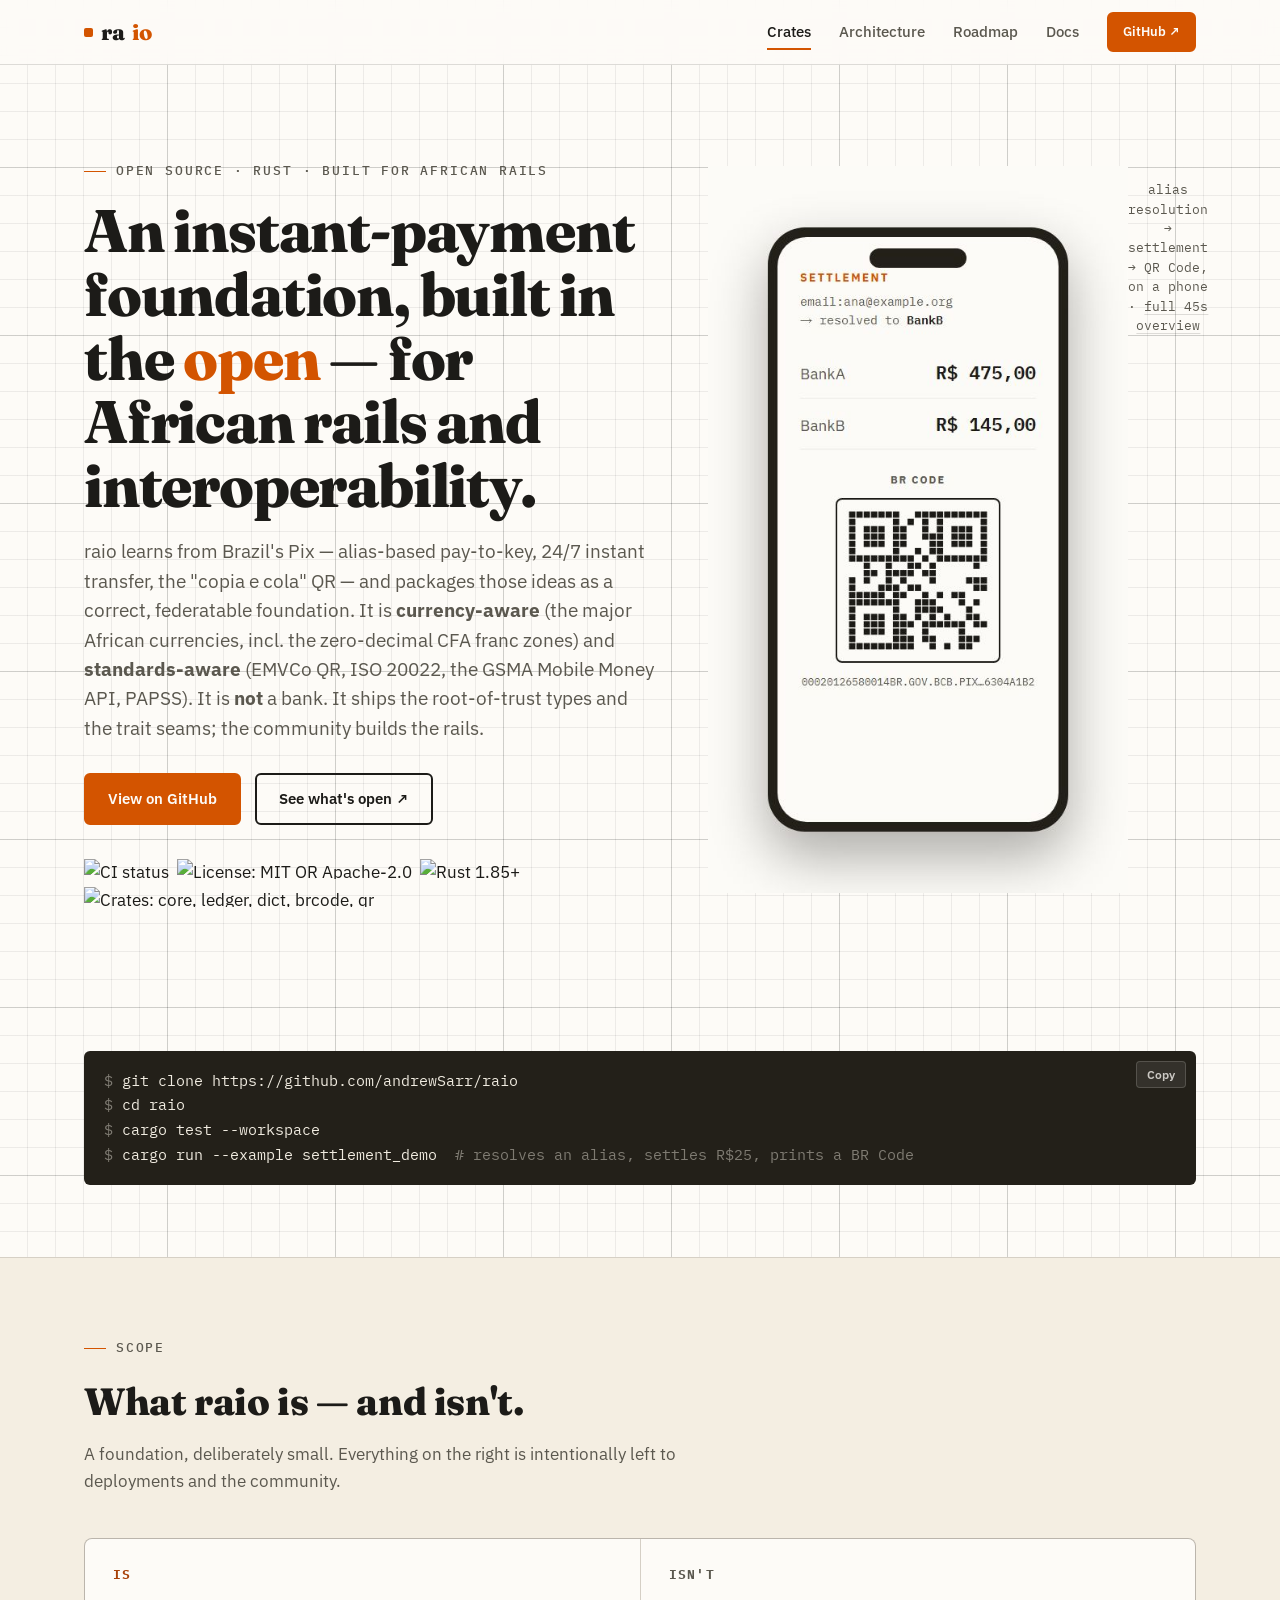
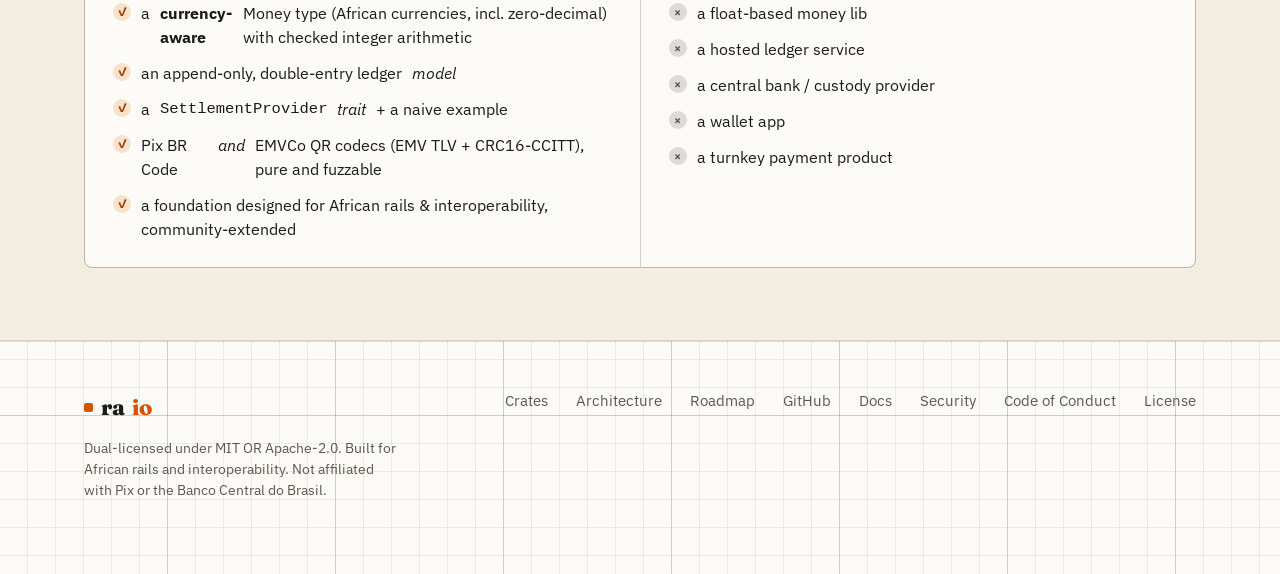
==== commit a9c9f863: "fix: proper poster/OG frames, mobile-responsive crate grid, drop stale numbering" ====
--- a/index.html
+++ b/index.html
@@ -47,7 +47,7 @@
 <header class="hero">
   <div class="wrap hero-grid">
     <div>
-      <span class="eyebrow"><span class="n">01</span><span class="rule"></span>Open source &middot; Rust &middot; built for African rails</span>
+      <span class="eyebrow"><span class="rule"></span>Open source &middot; Rust &middot; built for African rails</span>
       <h1>An instant-payment foundation, built in the <span class="accent">open</span> — for African rails and interoperability.</h1>
       <p class="lead">
         raio learns from Brazil's Pix — alias-based pay-to-key, 24/7 instant
@@ -97,7 +97,7 @@
 <section id="compare" class="alt">
   <div class="wrap">
     <div class="section-head reveal">
-      <span class="eyebrow"><span class="n">02</span><span class="rule"></span>Scope</span>
+      <span class="eyebrow"><span class="rule"></span>Scope</span>
       <h2>What raio is — and isn't.</h2>
       <p>A foundation, deliberately small. Everything on the right is intentionally
       left to deployments and the community.</p>
--- a/assets/css/style.css
+++ b/assets/css/style.css
@@ -84,11 +84,6 @@
   color: var(--ink-sub);
 }
 
-.eyebrow .n {
-  color: var(--rust);
-  font-weight: 600;
-}
-
 .eyebrow .rule {
   width: 22px;
   height: 1.5px;
@@ -522,6 +517,14 @@
   margin-top: 8px;
 }
 
+.crate-grid.cols-2 {
+  grid-template-columns: repeat(2, 1fr);
+}
+
+.crate-grid.cols-1 {
+  grid-template-columns: 1fr;
+}
+
 .crate-card {
   background: var(--cream);
   border: 2px solid var(--ink);
@@ -646,11 +649,6 @@
 }
 
 .pill.good-first {
-  background: var(--rust-tint);
-  color: var(--rust-deep);
-}
-
-.pill.shipped {
   background: var(--rust-tint);
   color: var(--rust-deep);
 }
@@ -839,7 +837,8 @@
     max-width: 300px;
   }
 
-  .crate-grid {
+  .crate-grid,
+  .crate-grid.cols-2 {
     grid-template-columns: 1fr;
   }
 
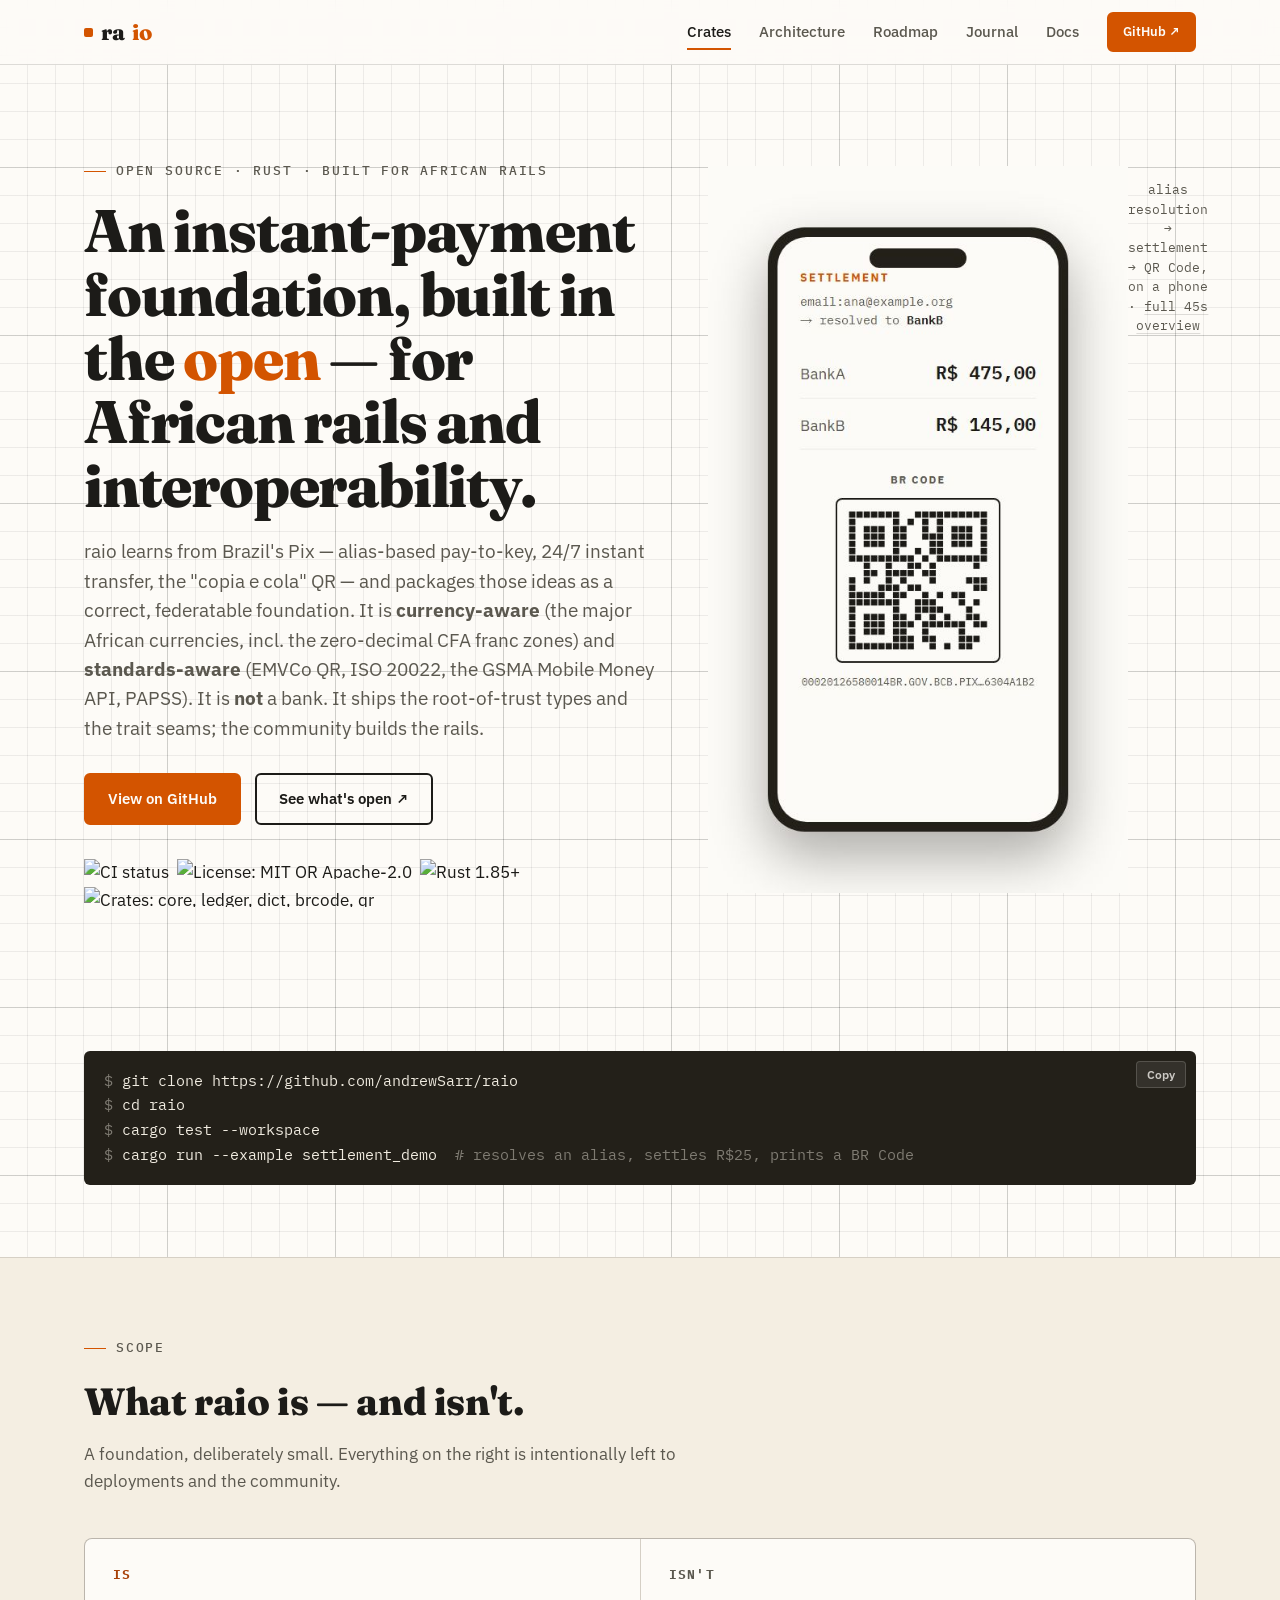
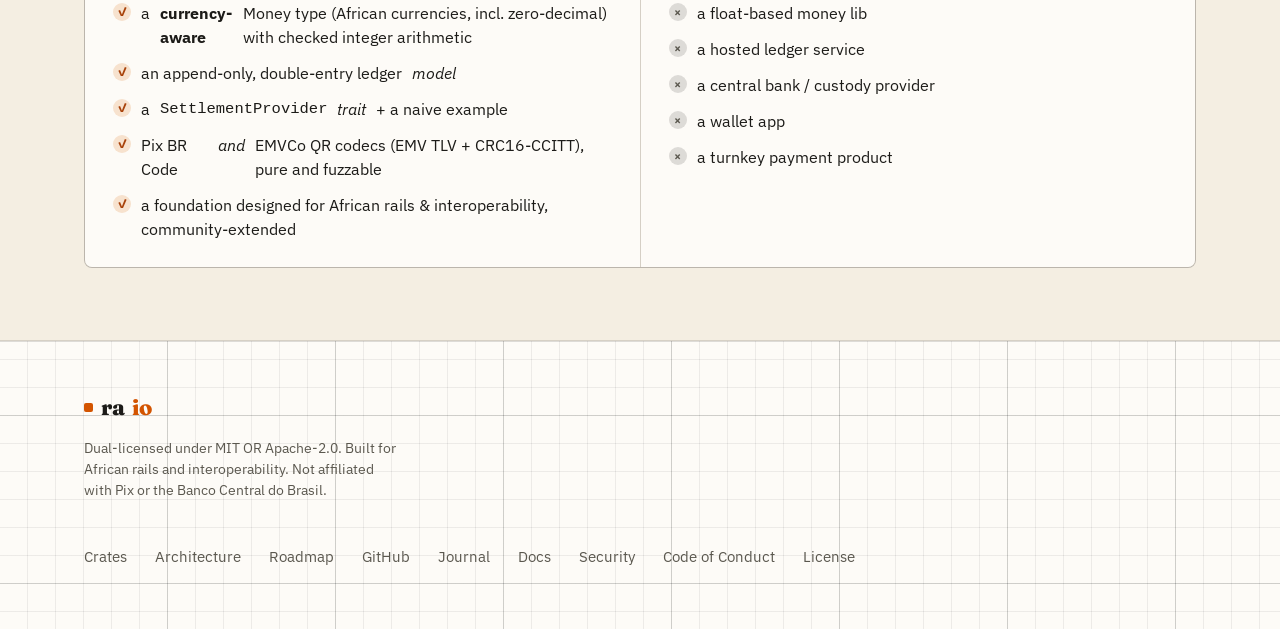
==== commit f0ca74a1: "feat: link the journal from the nav and footer" ====
--- a/index.html
+++ b/index.html
@@ -37,6 +37,7 @@
       <a href="crates.html" aria-current="page">Crates</a>
       <a href="architecture.html">Architecture</a>
       <a href="roadmap.html">Roadmap</a>
+      <a href="https://raio-journal.vercel.app" target="_blank" rel="noopener">Journal</a>
       <a href="https://github.com/andrewSarr/raio/tree/main/docs/src" target="_blank" rel="noopener">Docs</a>
       <a class="btn btn-primary btn-sm" href="https://github.com/andrewSarr/raio" target="_blank" rel="noopener">GitHub &nearr;</a>
     </div>
@@ -141,6 +142,7 @@
       <a href="architecture.html">Architecture</a>
       <a href="roadmap.html">Roadmap</a>
       <a href="https://github.com/andrewSarr/raio" target="_blank" rel="noopener">GitHub</a>
+      <a href="https://raio-journal.vercel.app" target="_blank" rel="noopener">Journal</a>
       <a href="https://github.com/andrewSarr/raio/tree/main/docs/src" target="_blank" rel="noopener">Docs</a>
       <a href="https://github.com/andrewSarr/raio/blob/main/SECURITY.md" target="_blank" rel="noopener">Security</a>
       <a href="https://github.com/andrewSarr/raio/blob/main/CODE_OF_CONDUCT.md" target="_blank" rel="noopener">Code of Conduct</a>
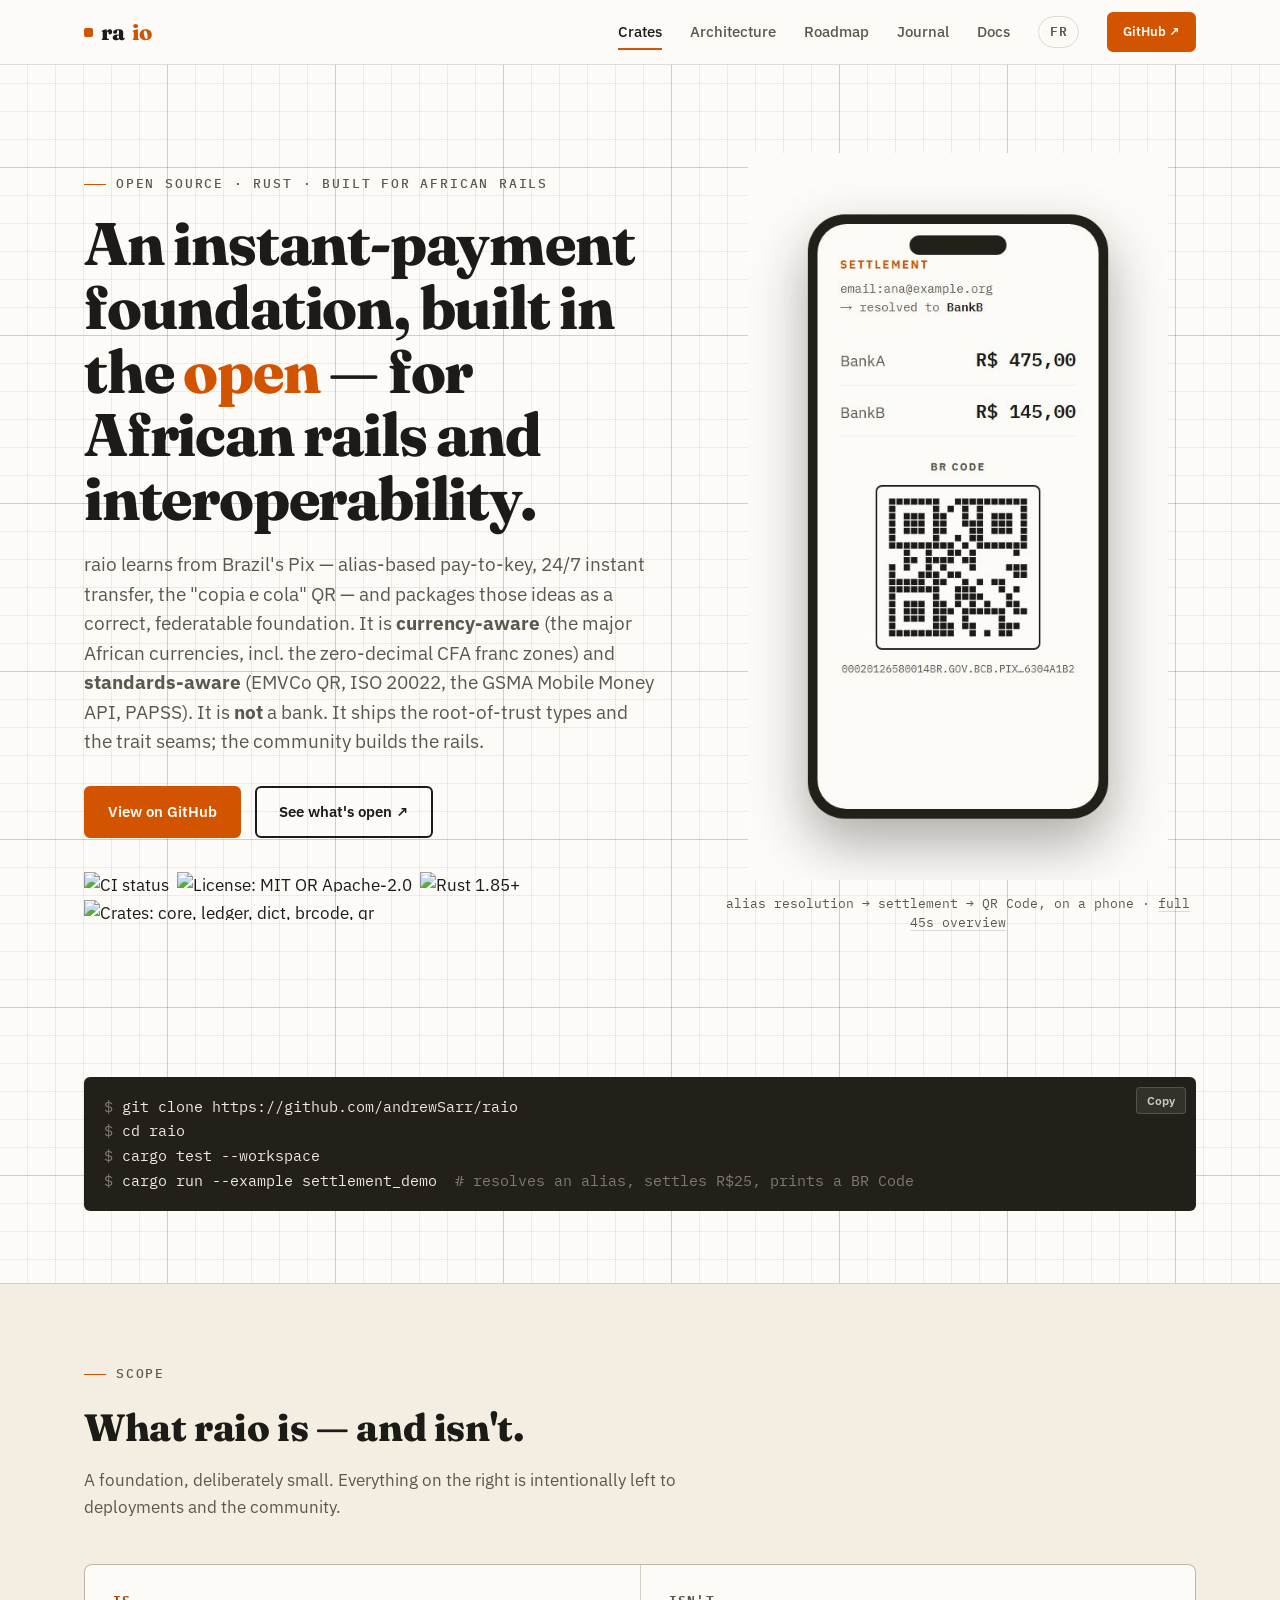
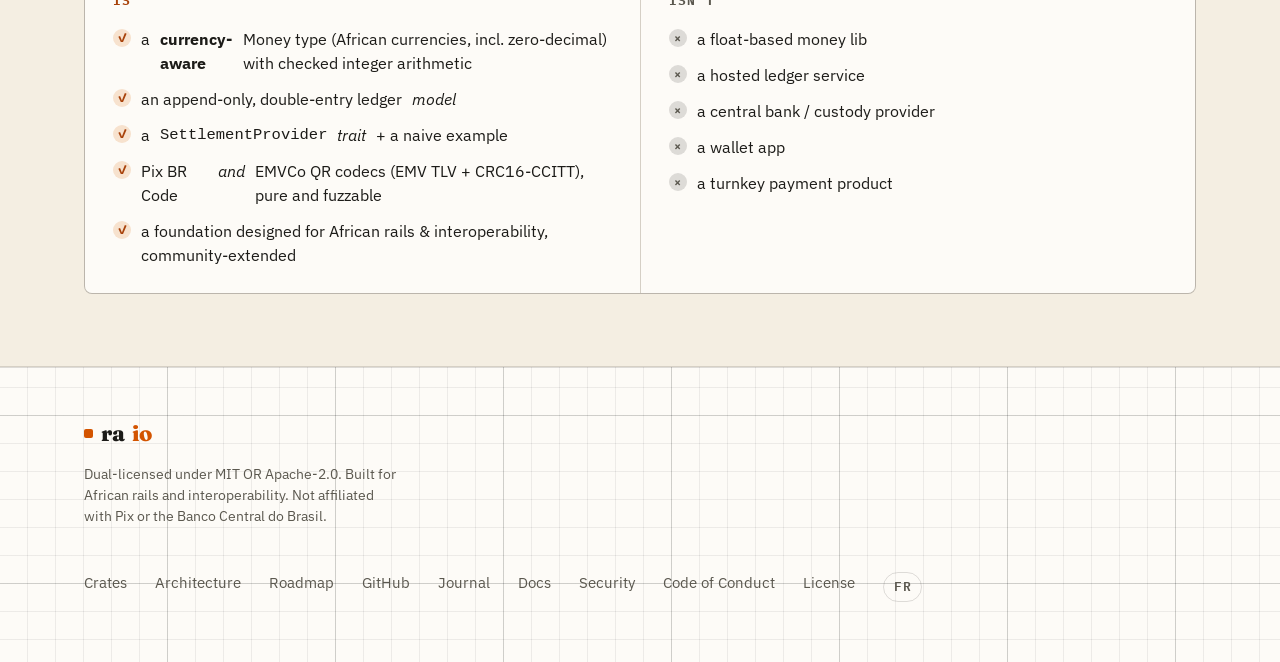
==== commit dbc2071a: "feat: add French mirror (fr/) with language switcher, hreflang, and sitemap" ====
--- a/index.html
+++ b/index.html
@@ -6,6 +6,9 @@
 <title>raio — a Pix-inspired instant-payment foundation for African rails</title>
 <meta name="description" content="raio is an open-source, IO-free instant-payment foundation in Rust, built for African rails and interoperability: alias-based pay-to-key resolution, an event-sourced double-entry ledger, and EMVCo/Pix QR codecs — the root-of-trust layer for you to build on. Not a bank.">
 <link rel="canonical" href="https://andrewsarr.github.io/raio-landing/">
+<link rel="alternate" hreflang="en" href="https://andrewsarr.github.io/raio-landing/index.html">
+<link rel="alternate" hreflang="fr" href="https://andrewsarr.github.io/raio-landing/fr/index.html">
+<link rel="alternate" hreflang="x-default" href="https://andrewsarr.github.io/raio-landing/index.html">
 
 <!-- Open Graph / Twitter card -->
 <meta property="og:type" content="website">
@@ -39,6 +42,7 @@
       <a href="roadmap.html">Roadmap</a>
       <a href="https://raio-journal.vercel.app" target="_blank" rel="noopener">Journal</a>
       <a href="https://github.com/andrewSarr/raio/tree/main/docs/src" target="_blank" rel="noopener">Docs</a>
+      <a href="fr/index.html" class="lang-switch" hreflang="fr">FR</a>
       <a class="btn btn-primary btn-sm" href="https://github.com/andrewSarr/raio" target="_blank" rel="noopener">GitHub &nearr;</a>
     </div>
   </div>
@@ -147,6 +151,7 @@
       <a href="https://github.com/andrewSarr/raio/blob/main/SECURITY.md" target="_blank" rel="noopener">Security</a>
       <a href="https://github.com/andrewSarr/raio/blob/main/CODE_OF_CONDUCT.md" target="_blank" rel="noopener">Code of Conduct</a>
       <a href="https://github.com/andrewSarr/raio/blob/main/LICENSE-MIT" target="_blank" rel="noopener">License</a>
+      <a href="fr/index.html" class="lang-switch" hreflang="fr">FR</a>
     </nav>
   </div>
 </footer>
--- a/assets/css/style.css
+++ b/assets/css/style.css
@@ -249,6 +249,29 @@
   font-size: 13px;
 }
 
+/* ---------- language switch ---------- */
+
+.lang-switch {
+  font-family: var(--mono);
+  font-size: 12.5px;
+  font-weight: 600;
+  letter-spacing: 0.04em;
+  border: 1.5px solid var(--grid-strong);
+  border-radius: 20px;
+  padding: 5px 11px;
+  color: var(--ink-sub) !important;
+  text-decoration: none;
+}
+
+.lang-switch:hover {
+  color: var(--ink) !important;
+  border-color: var(--ink);
+}
+
+.footer-links .lang-switch {
+  padding: 4px 10px;
+}
+
 /* ---------- hero ---------- */
 
 .hero {
@@ -325,7 +348,8 @@
 .hero-phone {
   margin: 0;
   display: flex;
-  justify-content: center;
+  flex-direction: column;
+  align-items: center;
 }
 
 .hero-phone video {
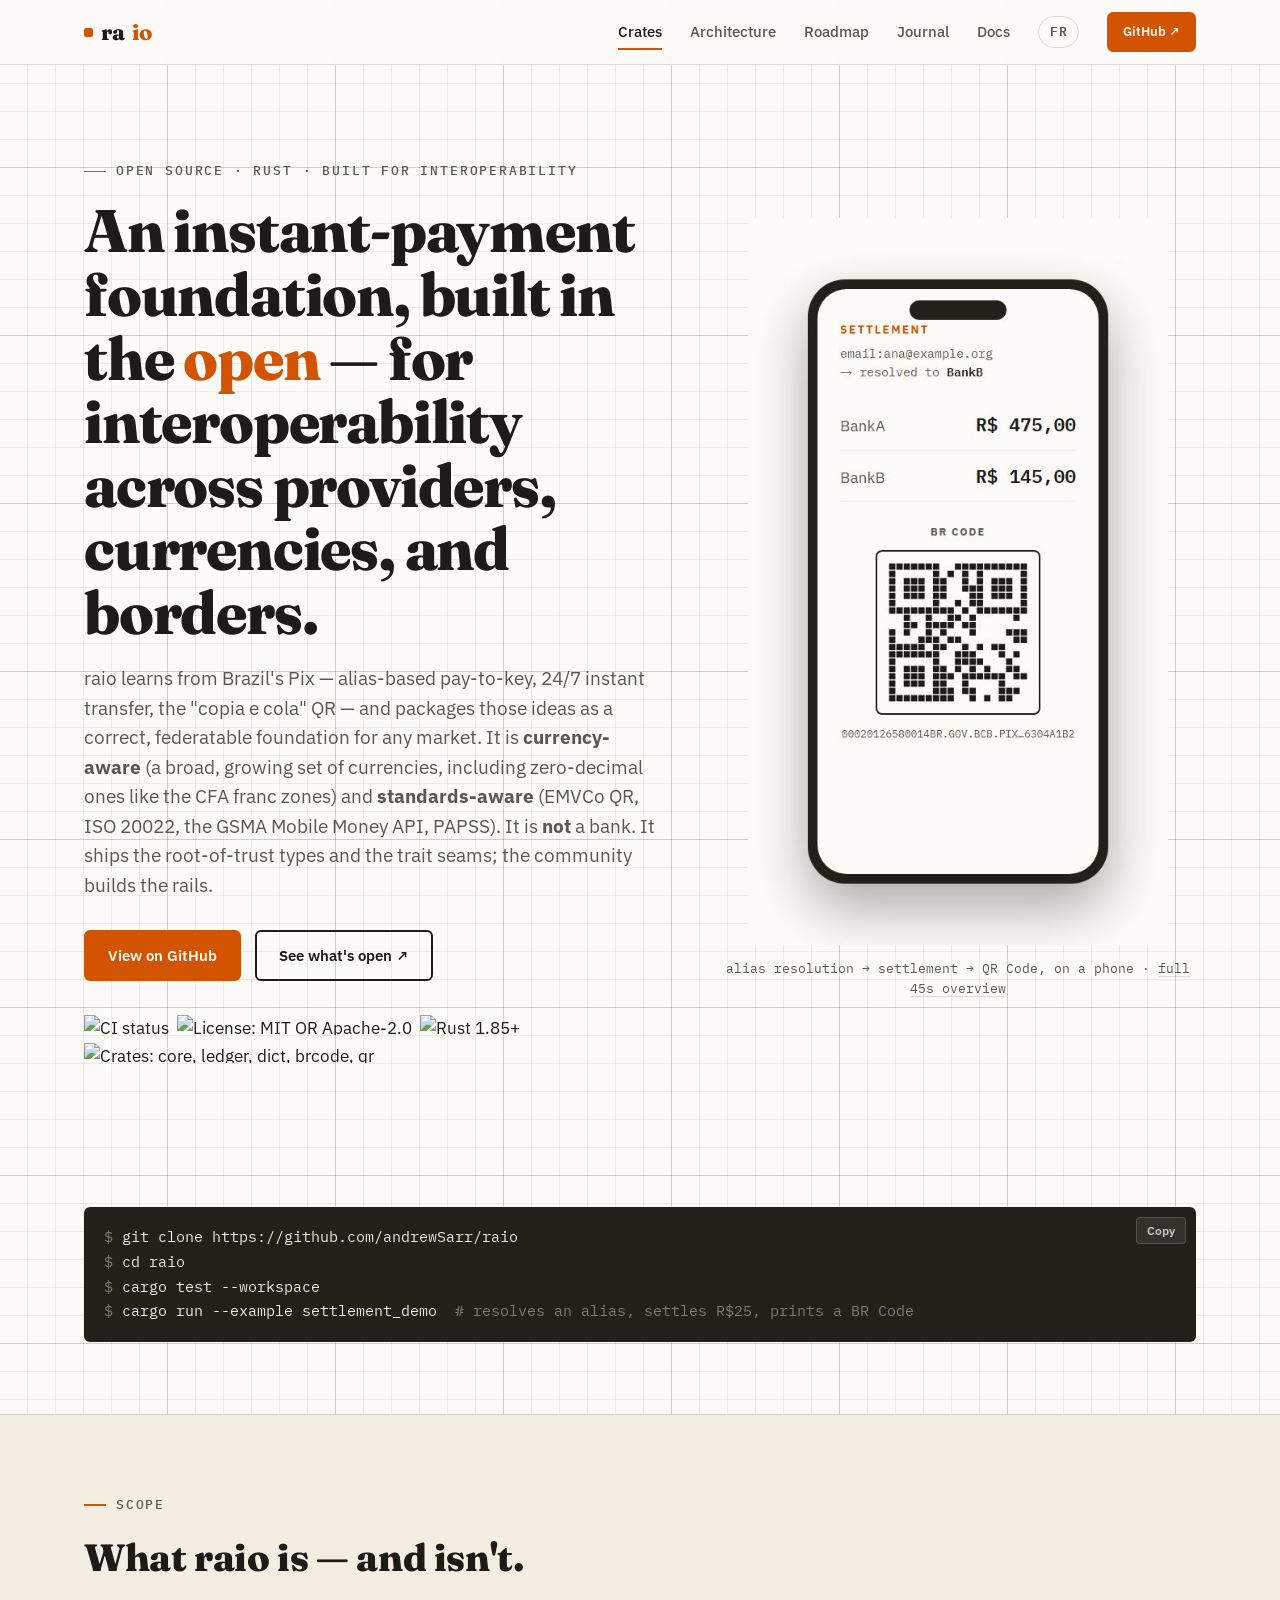
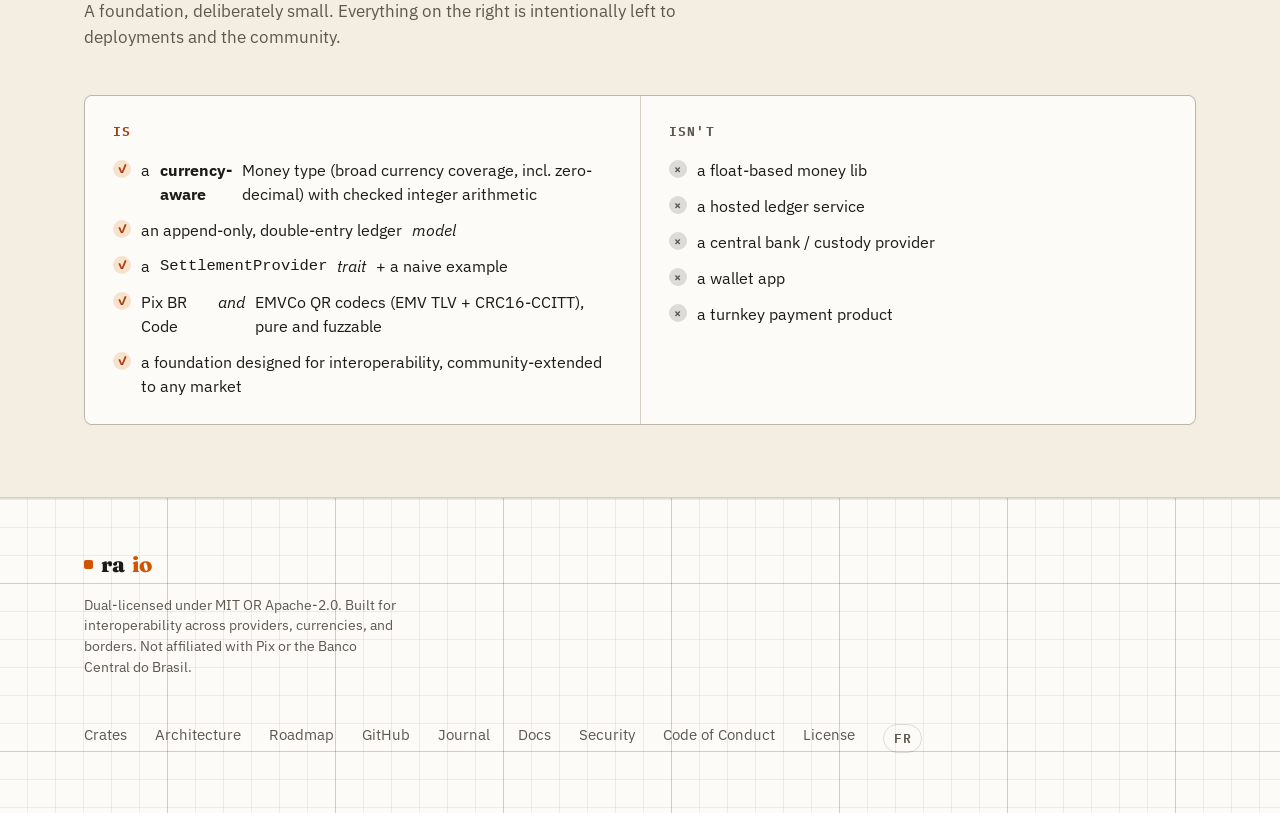
==== commit 198aa0a9: "docs: reposition as interoperability-first, not Africa-exclusive Mirrors the same change on raio/REA" ====
--- a/index.html
+++ b/index.html
@@ -3,8 +3,8 @@
 <head>
 <meta charset="utf-8">
 <meta name="viewport" content="width=device-width, initial-scale=1">
-<title>raio — a Pix-inspired instant-payment foundation for African rails</title>
-<meta name="description" content="raio is an open-source, IO-free instant-payment foundation in Rust, built for African rails and interoperability: alias-based pay-to-key resolution, an event-sourced double-entry ledger, and EMVCo/Pix QR codecs — the root-of-trust layer for you to build on. Not a bank.">
+<title>raio — a Pix-inspired instant-payment foundation, built for interoperability</title>
+<meta name="description" content="raio is an open-source, IO-free instant-payment foundation in Rust, built for interoperability across providers, currencies, and borders: alias-based pay-to-key resolution, an event-sourced double-entry ledger, and EMVCo/Pix QR codecs — the root-of-trust layer for you to build on. Not a bank.">
 <link rel="canonical" href="https://andrewsarr.github.io/raio-landing/">
 <link rel="alternate" hreflang="en" href="https://andrewsarr.github.io/raio-landing/index.html">
 <link rel="alternate" hreflang="fr" href="https://andrewsarr.github.io/raio-landing/fr/index.html">
@@ -13,14 +13,14 @@
 <!-- Open Graph / Twitter card -->
 <meta property="og:type" content="website">
 <meta property="og:site_name" content="raio">
-<meta property="og:title" content="raio — a Pix-inspired instant-payment foundation for African rails">
+<meta property="og:title" content="raio — a Pix-inspired instant-payment foundation, built for interoperability">
 <meta property="og:description" content="IO-free root of trust, an event-sourced double-entry ledger, and Pix + EMVCo QR codecs, packaged as standalone crates. Currency-aware and interoperable. Not a bank — the foundation for you to build on.">
 <meta property="og:image" content="https://andrewsarr.github.io/raio-landing/assets/img/og-image.jpg">
 <meta property="og:image:width" content="1200">
 <meta property="og:image:height" content="630">
 <meta property="og:url" content="https://andrewsarr.github.io/raio-landing/">
 <meta name="twitter:card" content="summary_large_image">
-<meta name="twitter:title" content="raio — a Pix-inspired instant-payment foundation for African rails">
+<meta name="twitter:title" content="raio — a Pix-inspired instant-payment foundation, built for interoperability">
 <meta name="twitter:description" content="IO-free root of trust, an event-sourced double-entry ledger, and Pix + EMVCo QR codecs, packaged as standalone crates. Currency-aware and interoperable.">
 <meta name="twitter:image" content="https://andrewsarr.github.io/raio-landing/assets/img/og-image.jpg">
 
@@ -52,16 +52,17 @@
 <header class="hero">
   <div class="wrap hero-grid">
     <div>
-      <span class="eyebrow"><span class="rule"></span>Open source &middot; Rust &middot; built for African rails</span>
-      <h1>An instant-payment foundation, built in the <span class="accent">open</span> — for African rails and interoperability.</h1>
+      <span class="eyebrow"><span class="rule"></span>Open source &middot; Rust &middot; built for interoperability</span>
+      <h1>An instant-payment foundation, built in the <span class="accent">open</span> — for interoperability across providers, currencies, and borders.</h1>
       <p class="lead">
         raio learns from Brazil's Pix — alias-based pay-to-key, 24/7 instant
         transfer, the "copia e cola" QR — and packages those ideas as a correct,
-        federatable foundation. It is <strong>currency-aware</strong> (the major
-        African currencies, incl. the zero-decimal CFA franc zones) and
-        <strong>standards-aware</strong> (EMVCo QR, ISO 20022, the GSMA Mobile
-        Money API, PAPSS). It is <strong>not</strong> a bank. It ships the
-        root-of-trust types and the trait seams; the community builds the rails.
+        federatable foundation for any market. It is <strong>currency-aware</strong>
+        (a broad, growing set of currencies, including zero-decimal ones like
+        the CFA franc zones) and <strong>standards-aware</strong> (EMVCo QR,
+        ISO 20022, the GSMA Mobile Money API, PAPSS). It is <strong>not</strong>
+        a bank. It ships the root-of-trust types and the trait seams; the
+        community builds the rails.
       </p>
       <div class="hero-ctas">
         <a class="btn btn-primary" href="https://github.com/andrewSarr/raio" target="_blank" rel="noopener">View on GitHub</a>
@@ -111,11 +112,11 @@
       <div class="is">
         <h3>Is</h3>
         <ul>
-          <li><span class="mark">&check;</span>a <strong>currency-aware</strong> Money type (African currencies, incl. zero-decimal) with checked integer arithmetic</li>
+          <li><span class="mark">&check;</span>a <strong>currency-aware</strong> Money type (broad currency coverage, incl. zero-decimal) with checked integer arithmetic</li>
           <li><span class="mark">&check;</span>an append-only, double-entry ledger <em>model</em></li>
           <li><span class="mark">&check;</span>a <code>SettlementProvider</code> <em>trait</em> + a naive example</li>
           <li><span class="mark">&check;</span>Pix BR Code <em>and</em> EMVCo QR codecs (EMV TLV + CRC16-CCITT), pure and fuzzable</li>
-          <li><span class="mark">&check;</span>a foundation designed for African rails &amp; interoperability, community-extended</li>
+          <li><span class="mark">&check;</span>a foundation designed for interoperability, community-extended to any market</li>
         </ul>
       </div>
       <div class="isnt">
@@ -137,8 +138,9 @@
     <div>
       <a href="index.html" class="brand"><span class="dot"></span>ra<span class="io">io</span></a>
       <p class="footer-note">
-        Dual-licensed under MIT OR Apache-2.0. Built for African rails and
-        interoperability. Not affiliated with Pix or the Banco Central do Brasil.
+        Dual-licensed under MIT OR Apache-2.0. Built for interoperability across
+        providers, currencies, and borders. Not affiliated with Pix or the
+        Banco Central do Brasil.
       </p>
     </div>
     <nav class="footer-links">
